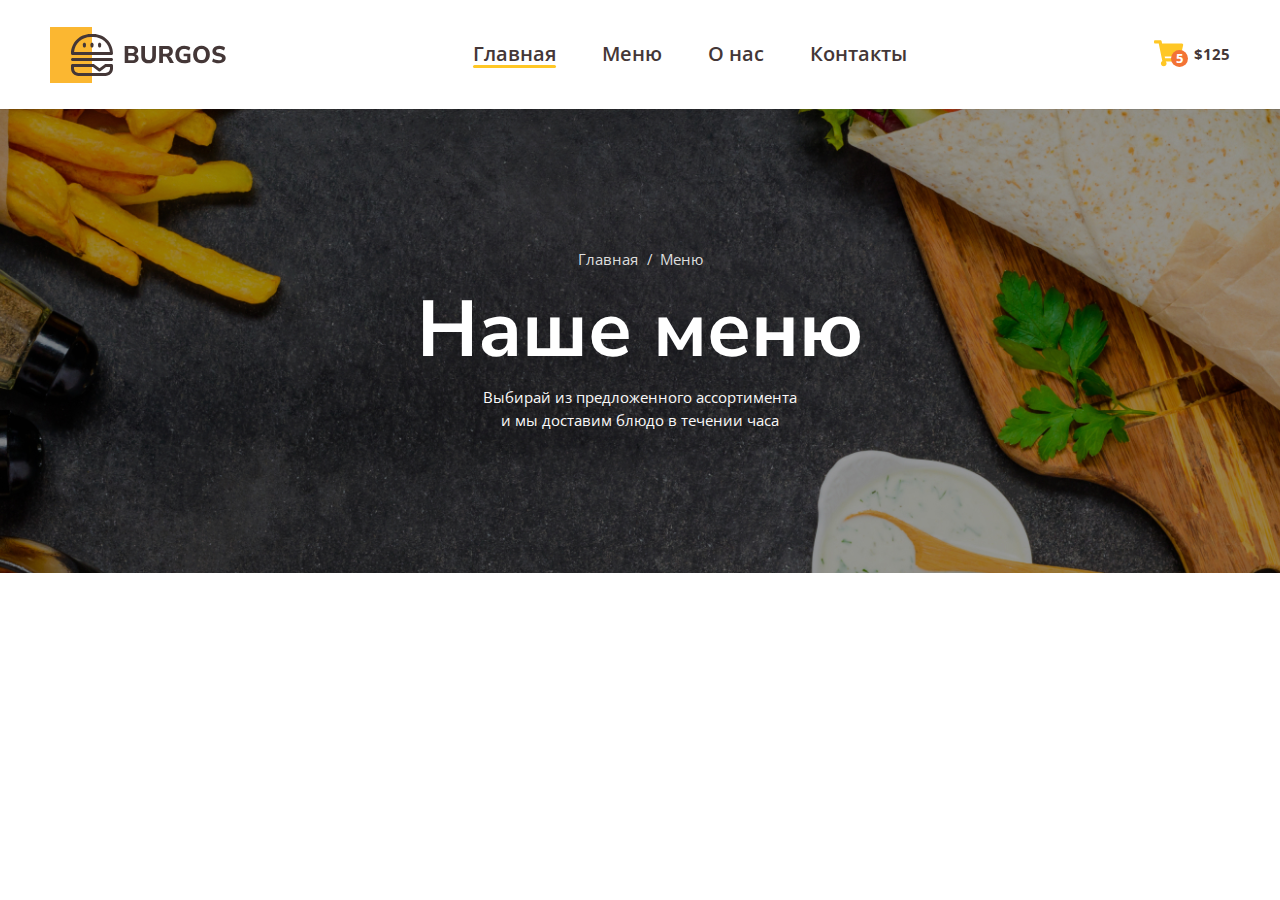
==== index.html @ 1ea9f193 "add styles" ====
<!DOCTYPE html>
<html lang="ru">
<head>
    <meta charset="UTF-8">
    <meta http-equiv="X-UA-Compatible" content="IE=edge">
    <meta name="viewport" content="width=device-width, initial-scale=1.0">
    <title>Burger</title>
    <link rel="preconnect" href="https://fonts.googleapis.com">
    <link rel="preconnect" href="https://fonts.gstatic.com" crossorigin>
    <link href="https://fonts.googleapis.com/css2?family=Nunito+Sans:wght@600;700;800;900&family=Open+Sans:wght@400;600;700&display=swap" rel="stylesheet">
    <link rel="stylesheet" href="styles/normalize.css">
    <link rel="stylesheet" href="styles/main.css">
</head>
<body>
    <header>
        <div class="container">
        <div class="header">
            <a href="#" class="header-logo"></a>
            <nav>
                <ul class="header-nav">
                    <li><a href="#" class="active">Главная</a></li>
                    <li><a href="#">Меню</a></li>
                    <li><a href="#">О нас</a></li>
                    <li><a href="#">Контакты</a></li>
                </ul>
            </nav>
            <button type="button" class="button">
                <span class="button-item">
                    <img src="images/cart.svg" alt="Корзина">
                    <span class="count">5</span>
                </span>
                <span class="button-text">$125</span>
            </button>
        </div>
        </div>
    </header>
    <div class="bg">
        <div class="container">
            <ul class="breadcrumbs">
                <li><a href="#">Главная</a></li>
                <li><a href="#">Меню</a></li>
            </ul>
            <h1 class="title">Наше меню</h1>
            <p class="discription">Выбирай из предложенного ассортимента и мы доставим блюдо в течении часа</p>
        </div>
    </div>
</body>
</html>
---- styles/main.css ----
body {
    font-family: 'Nunito Sans', sans-serif;
    
}
.container {
    max-width: 1180px;
    margin: 0 auto;
    padding-left: 15px;
    padding-right: 15px;
}
.header {
    font-family: 'Open Sans', sans-serif;
    display: flex;
    align-items: center;
    justify-content: space-between;
    padding-top: 26px;
    padding-bottom: 25px;
}
.header-logo {
    display: block;
    background-image: url(../images/logo.svg);
    width: 176px;
    height: 56px;
    background-repeat: no-repeat;
    background-size: cover;
}
.header-nav {
    display: flex;
    list-style-type: none;
    padding-left: 0;
    gap: 46px;
}
.header-nav a {
    font-weight: 600;
    font-size: 20px;
    color: #443737;
    text-decoration: none;
}
.header-nav a::after {
    content: '';
    width: 100%;
    height: 3px;
    border-radius: 1.5px;
    background: transparent;
    display: block;
}
.header-nav a.active::after {
    background: #FFC725;
}
.button {
    display: flex;
    align-items: center;
    background-color: transparent;
    border: none;
    padding: 0;
    gap: 10px;
}
.button-item {
    position: relative;
}
.count {
    font-weight: 700;
    font-size: 13px;
    color: #FFFFFF;
    background: #F37335;
    width: 17px;
    height: 17px;
    border-radius: 100%;
    position: absolute;
    text-align: center;
    line-height: 1.3;
    bottom: 3px;
    right: -4px;
}
.button-text {
    font-weight: 700;
    font-size: 15px;
    color: #443737;
}
.bg {
    text-align: center;
    color: #FFFFFF;
    background-image: url(../images/bg.jpg);
    background-size: cover;
    background-position: center center;
    padding: 142px 0;
}
.breadcrumbs {
    padding-left: 0;
    margin-top: 0;
    list-style-type: none;
    display: flex;
    justify-content: center;
    gap: 16px;
}   
.breadcrumbs a {
    color: #DEDEDE;
    font-size: 15px;
    font-family: 'Open Sans', sans-serif;
    text-decoration: none;
}
.breadcrumbs a::before {
    content: '/';
    position: relative;
    left: -7px;
}
.breadcrumbs li:first-child a::before {
    display: none;
}
.title {
    font-weight: 700;
    font-size: 79px;
    margin-top: 10px;
    margin-bottom: 10px;
}
.discription {
    font-family: 'Open Sans';
    font-size: 15px;
    line-height: 1.5;
    color: #FAF9F9;
    max-width: 320px;
    margin: 0 auto;
}
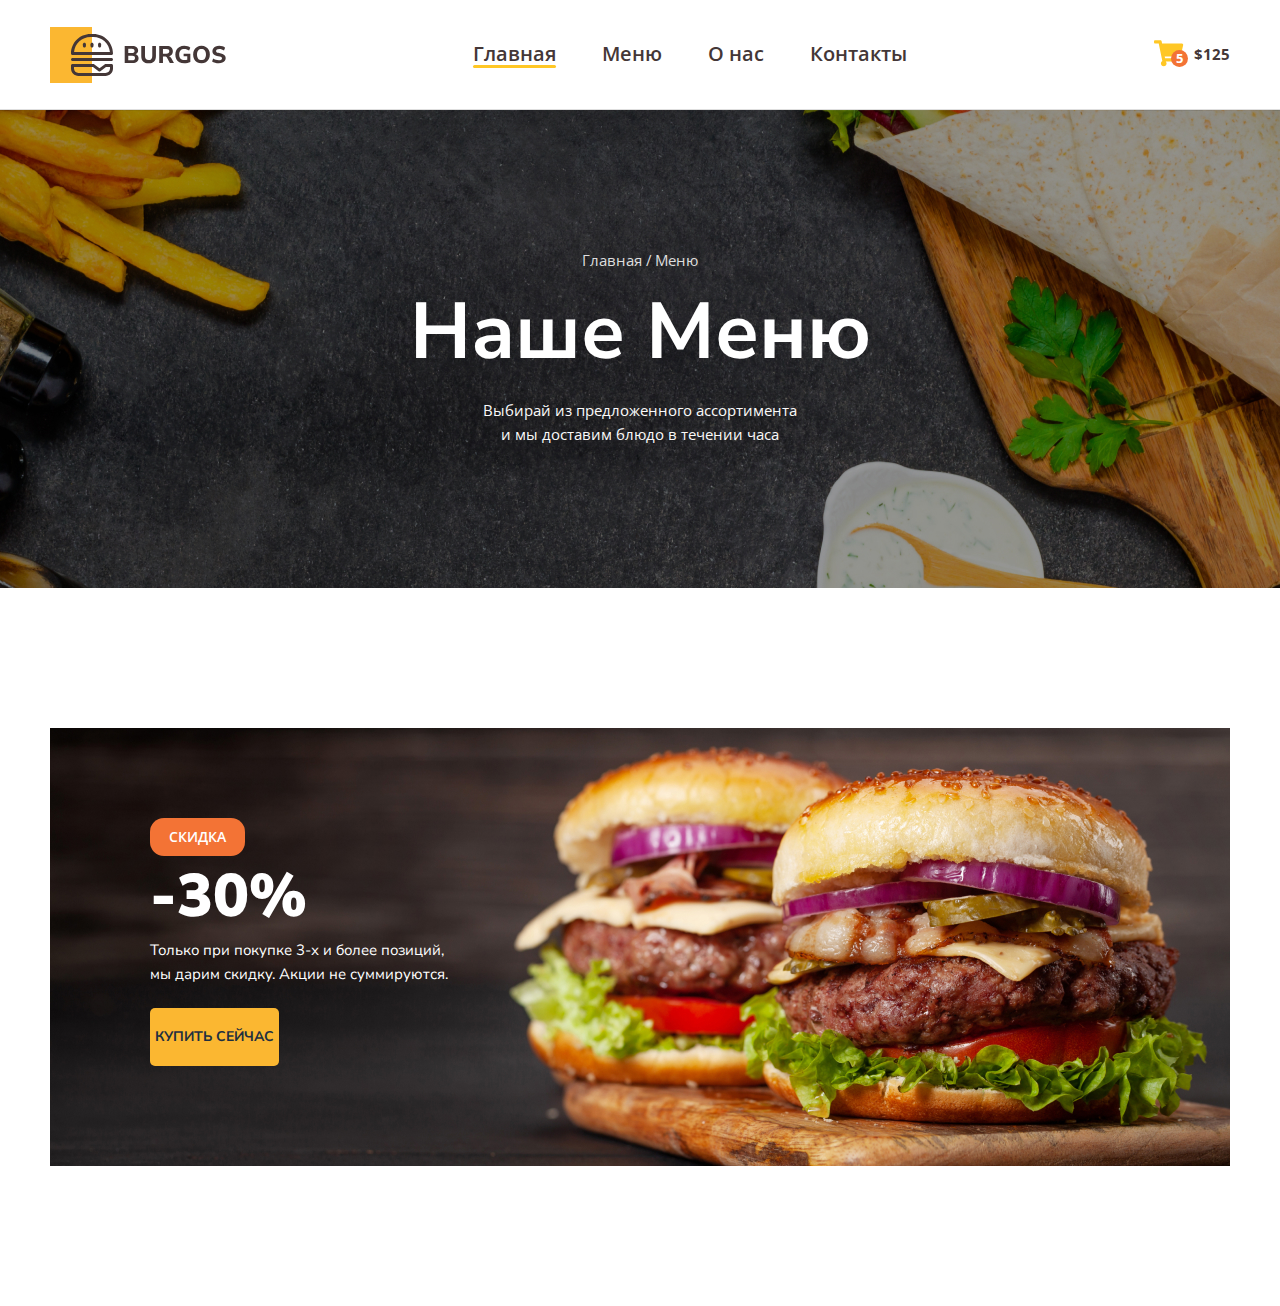
==== commit f1aba808: "add my banner" ====
--- a/index.html
+++ b/index.html
@@ -40,9 +40,24 @@
                 <li><a href="#">Главная</a></li>
                 <li><a href="#">Меню</a></li>
             </ul>
-            <h1 class="title">Наше меню</h1>
+            <h1 class="title">Наше Меню</h1>
             <p class="discription">Выбирай из предложенного ассортимента и мы доставим блюдо в течении часа</p>
         </div>
     </div>
+    <main>
+        <div class="banner">
+            <div class="container">
+                <div class="banner-box">
+                    <h2 class="banner-title">
+                        <span>скидка</span>
+                        -30%
+                    </h2>
+                    <p class="banner-text">Только при покупке 3-х и более позиций,<br />
+                        мы дарим скидку. Акции не суммируются.</p>
+                        <a class="banner-link">купить сейчас</a>
+                </div>
+            </div>
+        </div>
+    </main>
 </body>
 </html>--- a/styles/main.css
+++ b/styles/main.css
@@ -7,6 +7,9 @@
     margin: 0 auto;
     padding-left: 15px;
     padding-right: 15px;
+}
+header {
+    border-bottom: 1px solid #DEDEDE;
 }
 .header {
     font-family: 'Open Sans', sans-serif;
@@ -36,6 +39,9 @@
     color: #443737;
     text-decoration: none;
 }
+.header-nav a:hover {
+    color: #FFC725;
+}
 .header-nav a::after {
     content: '';
     width: 100%;
@@ -54,6 +60,7 @@
     border: none;
     padding: 0;
     gap: 10px;
+    cursor: pointer;
 }
 .button-item {
     position: relative;
@@ -84,6 +91,7 @@
     background-size: cover;
     background-position: center center;
     padding: 142px 0;
+    margin-bottom: 140px;
 }
 .breadcrumbs {
     padding-left: 0;
@@ -91,7 +99,7 @@
     list-style-type: none;
     display: flex;
     justify-content: center;
-    gap: 16px;
+    gap: 7px;
 }   
 .breadcrumbs a {
     color: #DEDEDE;
@@ -99,10 +107,17 @@
     font-family: 'Open Sans', sans-serif;
     text-decoration: none;
 }
+.breadcrumbs a:hover {
+    color: #FFC725;
+}
 .breadcrumbs a::before {
     content: '/';
     position: relative;
-    left: -7px;
+    left: -3px;
+    pointer-events: none;
+}
+.breadcrumbs a:hover::before {
+    color: #DEDEDE;
 }
 .breadcrumbs li:first-child a::before {
     display: none;
@@ -110,14 +125,70 @@
 .title {
     font-weight: 700;
     font-size: 79px;
-    margin-top: 10px;
-    margin-bottom: 10px;
+    margin-top: 17px;
+    margin-bottom: 20px;
 }
 .discription {
     font-family: 'Open Sans';
     font-size: 15px;
-    line-height: 1.5;
+    line-height: 1.6;
     color: #FAF9F9;
     max-width: 320px;
     margin: 0 auto;
+}
+.banner {
+    margin-bottom: 140px;
+}
+.banner-box {
+    position: relative;
+    background-image: url(../images/banner.jpg);
+    background-position: center center;
+    background-size: contain;
+    height: 438px;
+    color: #FFFFFF;
+}
+.banner-title {
+    position: absolute;
+    margin-top: 130px;
+    margin-left: 100px;
+    font-weight: 900;
+    font-size: 60px;
+    line-height: 76px;
+}
+.banner-title span {
+    position: absolute;
+    background-color: #F37335;
+    margin-top: -40px;
+    width: 95px;
+    height: 28px;
+    text-align: center;
+    border-radius: 14px;
+    text-transform: uppercase;
+    font-family: 'Open Sans';
+    font-weight: 600;
+    font-size: 14px;
+    line-height: 18px;
+    padding-top: 10px;
+}
+.banner-text {
+    position: absolute;
+    margin-top: 210px;
+    margin-left: 100px;
+    font-weight: 400;
+    font-size: 15px;
+    line-height: 24px;
+}
+.banner-link {
+    position: absolute;
+    margin-top: 280px;
+    margin-left: 100px;
+    font-weight: 700;
+    font-size: 14px;
+    line-height: 18px;
+    text-align: center;
+    text-transform: uppercase;
+    color: #1E2F40;
+    background: #FBB731;
+    border-radius: 5px;
+    padding: 20px 5px;
 }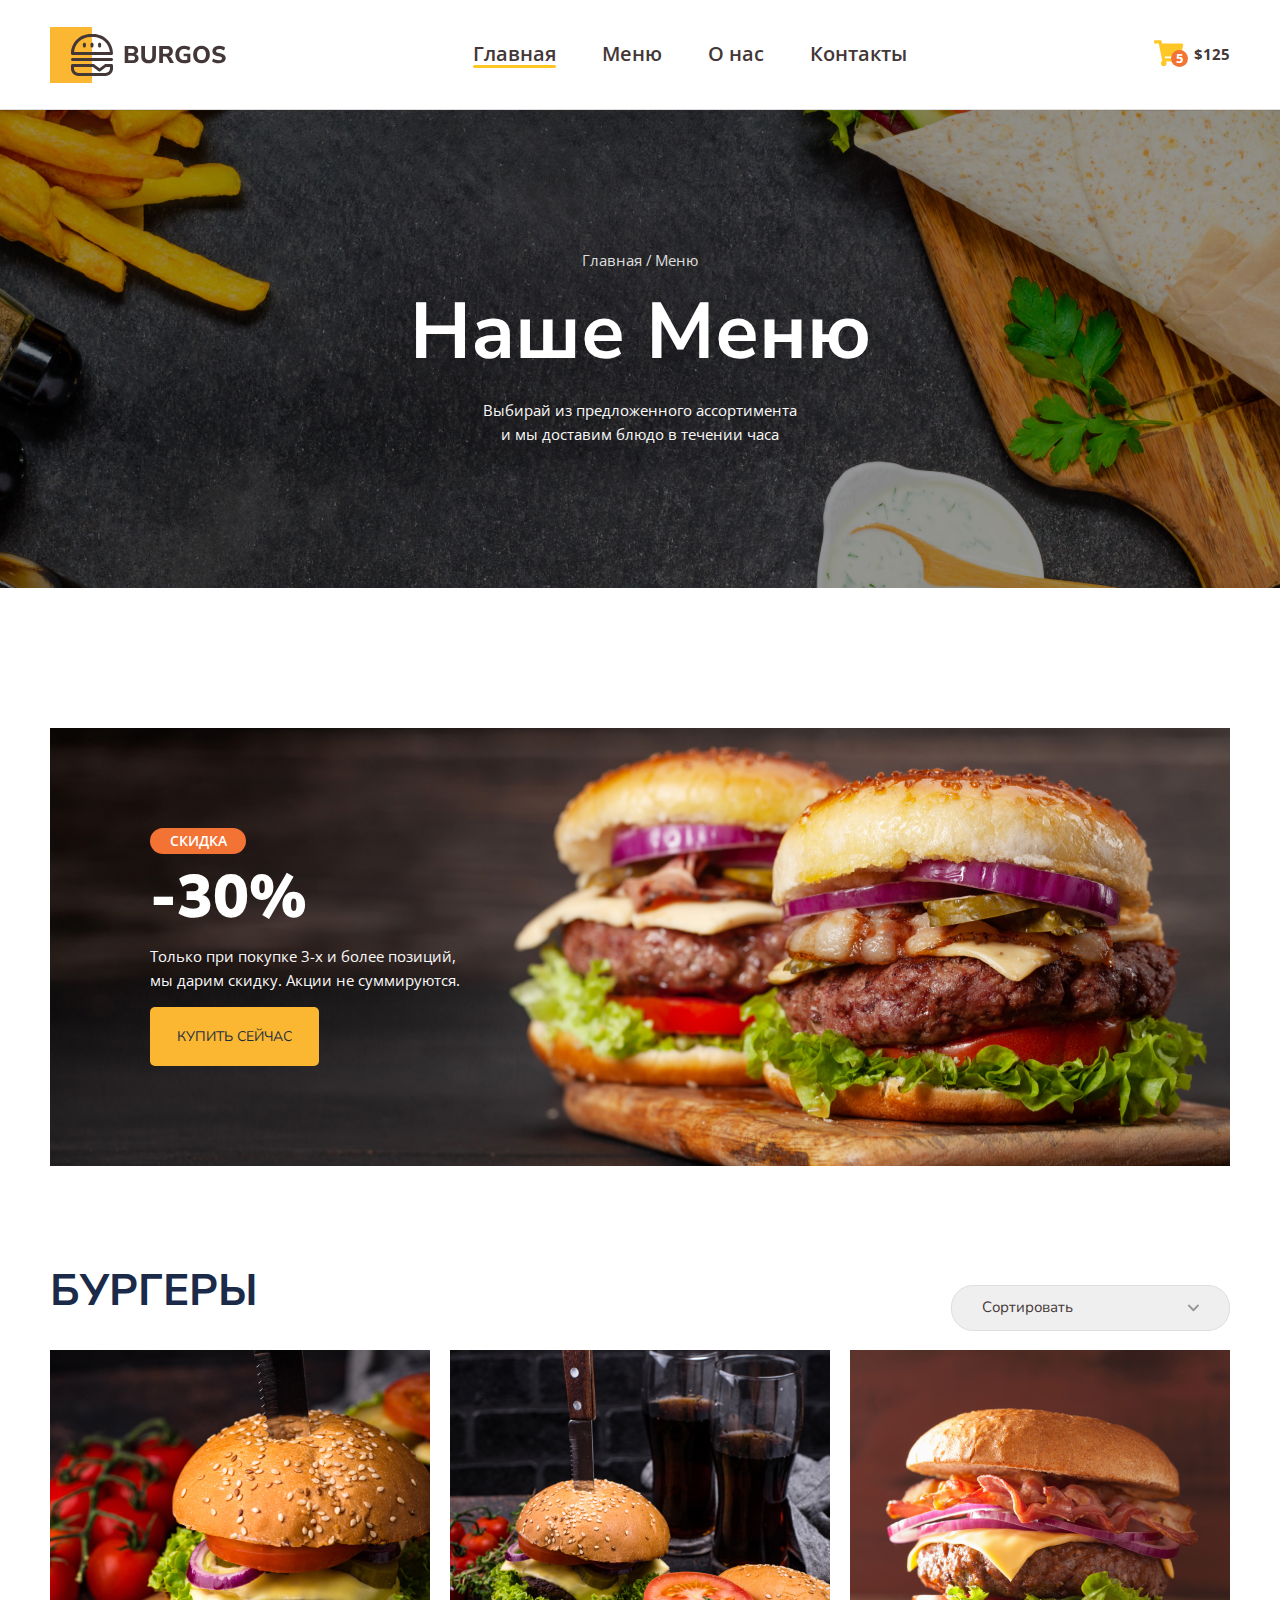
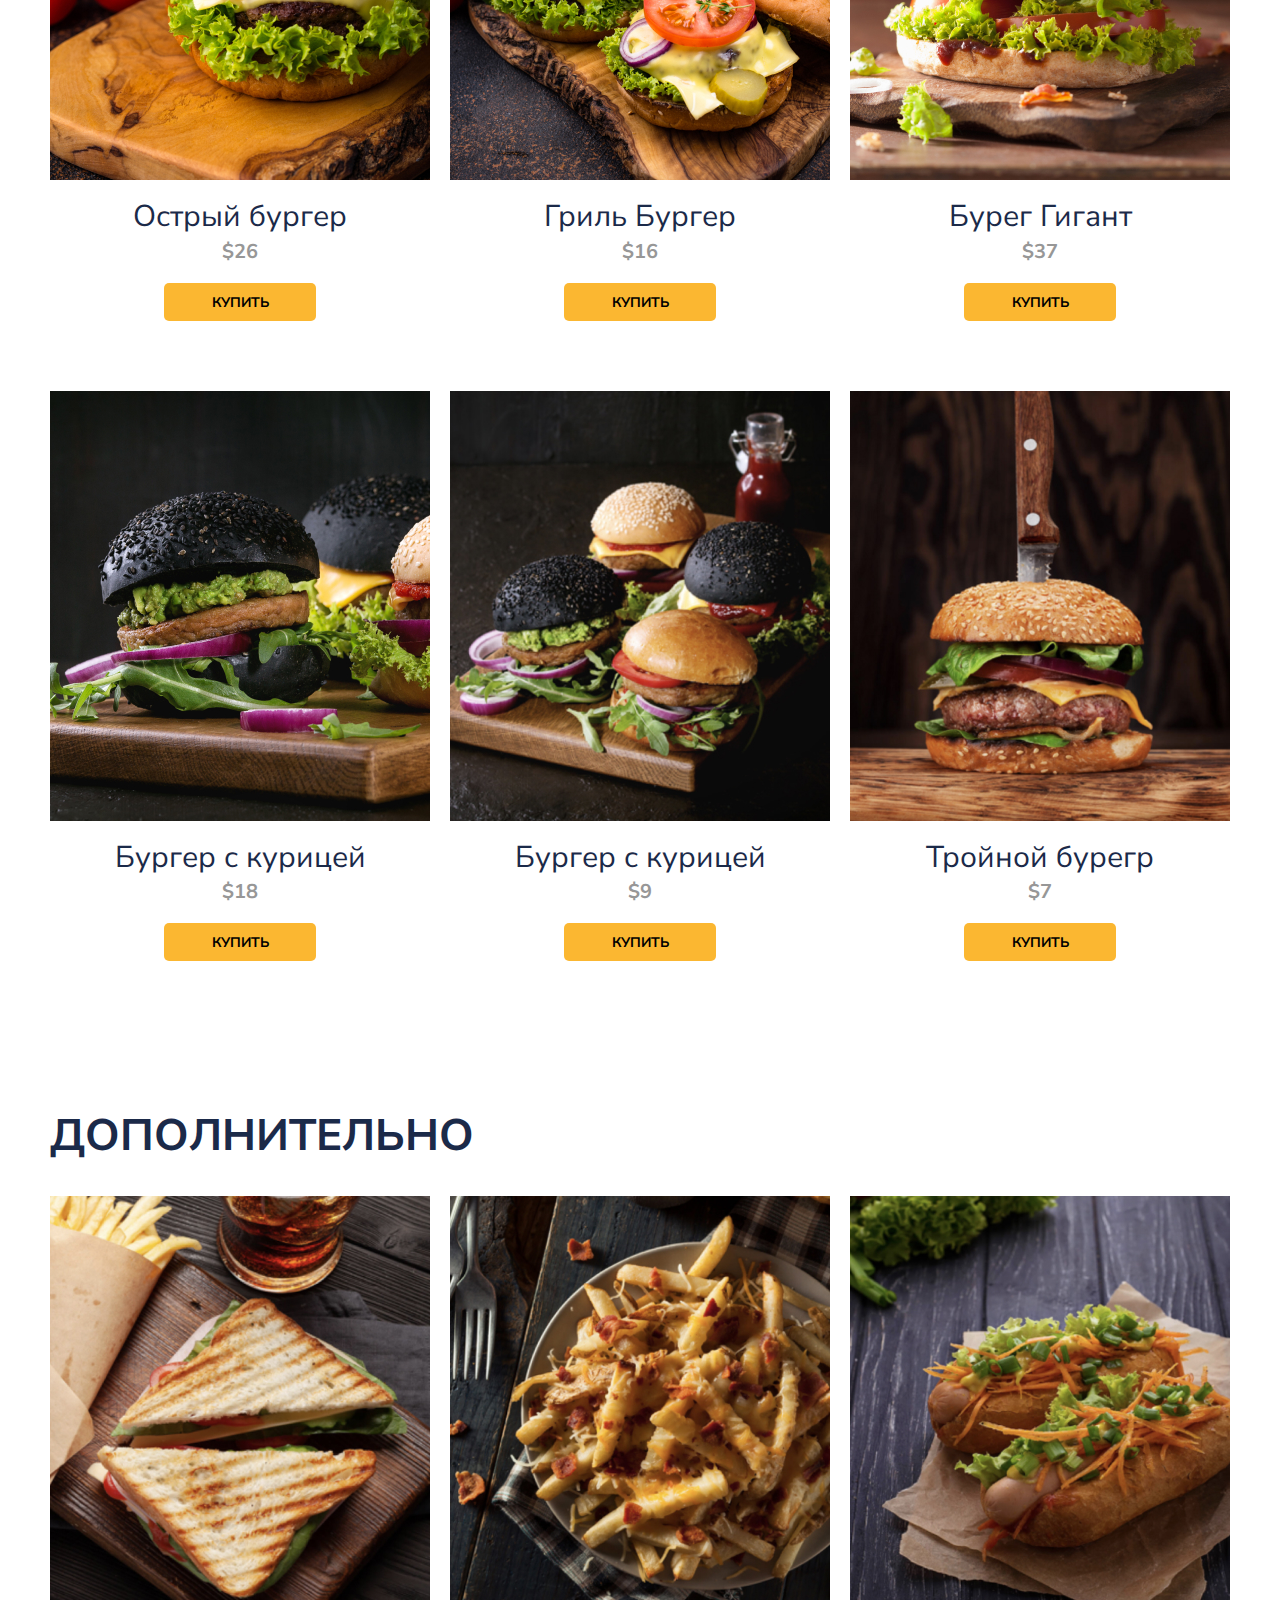
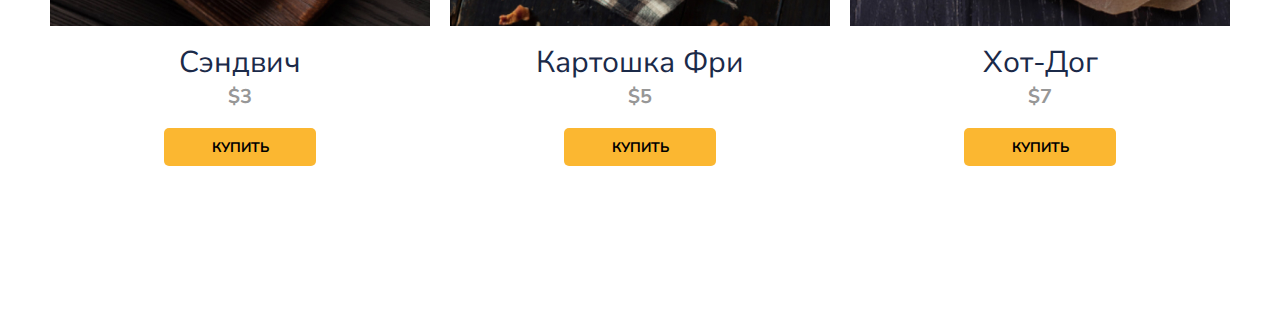
==== commit 58c80710: "add menu and dop" ====
--- a/index.html
+++ b/index.html
@@ -58,6 +58,167 @@
                 </div>
             </div>
         </div>
+        <section class="menu">
+            <div class="container">
+            <div class="menu-header">
+                <h2 class="menu-title">
+                    Бургеры
+                </h2>
+                <select class="menu-select">
+                    <option value="">Сортировать</option>
+                    <option value="up">По возрастанию</option>
+                    <option value="down">По убыванию</option>
+                </select>
+            </div>
+            <div class="menu-grid">
+                <div class="menu-grid-item">
+                    <div class="menu-grid-cover">
+                        <img src="../images/menu/01.jpg" alt="Острый Бургер">
+                    </div>
+                    <p class="menu-grid-title">
+                        Острый бургер
+                    </p>
+                    <p class="menu-grid-price">
+                        $26
+                    </p>
+                    <button type="button" class="btn">
+                        <span class="menu-grid-icon"></span>
+                        <span class="menu-grid-text">купить</span>
+                    </button>
+                </div>
+                <div class="menu-grid-item">
+                    <div class="menu-grid-cover">
+                        <img src="../images/menu/02.jpg" alt="Гриль Бургер">
+                    </div>
+                    <p class="menu-grid-title">
+                        Гриль Бургер
+                    </p>
+                    <p class="menu-grid-price">
+                        $16
+                    </p>
+                    <button type="button" class="btn">
+                        <span class="menu-grid-icon"></span>
+                        <span class="menu-grid-text">купить</span>
+                    </button>
+                </div>
+                <div class="menu-grid-item">
+                    <div class="menu-grid-cover">
+                        <img src="../images/menu/03.jpg" alt="Бурег Гигант">
+                    </div>
+                    <p class="menu-grid-title">
+                        Бурег Гигант
+                    </p>
+                    <p class="menu-grid-price">
+                        $37
+                    </p>
+                    <button type="button" class="btn">
+                        <span class="menu-grid-icon"></span>
+                        <span class="menu-grid-text">купить</span>
+                    </button>
+                </div>
+                <div class="menu-grid-item">
+                    <div class="menu-grid-cover">
+                        <img src="../images/menu/04.jpg" alt="Бургер с курицей">
+                    </div>
+                    <p class="menu-grid-title">
+                        Бургер с курицей
+                    </p>
+                    <p class="menu-grid-price">
+                        $18
+                    </p>
+                    <button type="button" class="btn">
+                        <span class="menu-grid-icon"></span>
+                        <span class="menu-grid-text">купить</span>
+                    </button>
+                </div>
+                <div class="menu-grid-item">
+                    <div class="menu-grid-cover">
+                        <img src="../images/menu/05.jpg" alt="Бургер с курицей">
+                    </div>
+                    <p class="menu-grid-title">
+                        Бургер с курицей
+                    </p>
+                    <p class="menu-grid-price">
+                        $9
+                    </p>
+                    <button type="button" class="btn">
+                        <span class="menu-grid-icon"></span>
+                        <span class="menu-grid-text">купить</span>
+                    </button>
+                </div>
+                <div class="menu-grid-item">
+                    <div class="menu-grid-cover">
+                        <img src="../images/menu/06.jpg" alt="Тройной бурегр">
+                    </div>
+                    <p class="menu-grid-title">
+                        Тройной бурегр
+                    </p>
+                    <p class="menu-grid-price">
+                        $7
+                    </p>
+                    <button type="button" class="btn">
+                        <span class="menu-grid-icon"></span>
+                        <span class="menu-grid-text">купить</span>
+                    </button>
+                </div>
+            </div>
+           </div>
+
+           <div class="container">
+            <div class="menu-header">
+                <h2 class="menu-title">
+                    Дополнительно
+                </h2>
+            </div>
+            <div class="menu-grid">
+                <div class="menu-grid-item">
+                    <div class="menu-grid-cover">
+                        <img src="../images/products/01.jpg" alt="Сэндвич">
+                    </div>
+                    <p class="menu-grid-title">
+                        Сэндвич
+                    </p>
+                    <p class="menu-grid-price">
+                        $3
+                    </p>
+                    <button type="button" class="btn">
+                        <span class="menu-grid-icon"></span>
+                        <span class="menu-grid-text">купить</span>
+                    </button>
+                </div>
+                <div class="menu-grid-item">
+                    <div class="menu-grid-cover">
+                        <img src="../images/products/02.jpg" alt="Картошка Фри">
+                    </div>
+                    <p class="menu-grid-title">
+                        Картошка Фри
+                    </p>
+                    <p class="menu-grid-price">
+                        $5
+                    </p>
+                    <button type="button" class="btn">
+                        <span class="menu-grid-icon"></span>
+                        <span class="menu-grid-text">купить</span>
+                    </button>
+                </div>
+                <div class="menu-grid-item">
+                    <div class="menu-grid-cover">
+                        <img src="../images/products/03.jpg" alt="Хот-Дог">
+                    </div>
+                    <p class="menu-grid-title">
+                        Хот-Дог
+                    </p>
+                    <p class="menu-grid-price">
+                        $7
+                    </p>
+                    <button type="button" class="btn">
+                        <span class="menu-grid-icon"></span>
+                        <span class="menu-grid-text">купить</span>
+                    </button>
+                </div>
+            </div>
+           </div>
+        </section>
     </main>
 </body>
 </html>--- a/styles/main.css
+++ b/styles/main.css
@@ -136,6 +136,10 @@
     max-width: 320px;
     margin: 0 auto;
 }
+/*
+
+Активный код взят у Анны из последующего урока (он идет ниже); тот, который закомментирован - чисто мой для Д/З
+
 .banner {
     margin-bottom: 140px;
 }
@@ -143,7 +147,7 @@
     position: relative;
     background-image: url(../images/banner.jpg);
     background-position: center center;
-    background-size: contain;
+    background-size: cover;
     height: 438px;
     color: #FFFFFF;
 }
@@ -191,4 +195,136 @@
     background: #FBB731;
     border-radius: 5px;
     padding: 20px 5px;
+}
+*/
+.banner-box {
+    background-image: url(../images/banner.jpg);
+    background-position: center center;
+    background-size: cover;
+    background-repeat: no-repeat;
+    padding: 100px 100px 120px;
+    margin-bottom: 100px;
+}
+.banner-title {
+    font-size: 60px;
+    font-weight: 900;
+    color: white;
+    margin-top: 0;
+    margin-bottom: 12px;
+}
+.banner-title span {
+    font-size: 14px;
+    font-family: 'Open Sans';
+    font-weight: 600;
+    text-transform: uppercase;
+    background-color: #F37335;
+    border-radius: 14px;
+    padding: 5px 0;
+    display: block;
+    max-width: 96px;
+    text-align: center;
+    margin-bottom: 9px;
+}
+.banner-text {
+    color: #FAF9F9;
+    font-size: 15px;
+    line-height: 1.6;
+    font-family: 'Open Sans', sans-serif;
+    max-width: 353px;
+    margin-top: 0;
+    margin-bottom: 35px;
+}
+.banner-link {
+    font-size: 14px;
+    padding: 20px 27px;
+    text-transform: uppercase;
+    text-decoration: none;
+    color: #1E2F40;
+    background: #FBB731;
+    border-radius: 5px;
+}
+.menu-header {
+    display: flex;
+    align-items: center;
+    justify-content: space-between;
+}
+.menu-title {
+    font-size: 44px;
+    font-weight: 700;
+    text-transform: uppercase;
+    color: #1B2A49;
+    margin: 0;
+    margin-bottom: 34px;
+}
+.menu-select {
+    border: 1px solid #DEDEDE;
+    border-radius: 22px;
+    padding: 13px 30px;
+    color: #443737;
+    font-size: 15px;
+    appearance: none;
+    flex-basis: 279px;
+    background-image: url(../images/arrow.svg);
+    background-size: 12.79px 7.75px;
+    background-repeat: no-repeat;
+    background-position: 89% center;
+}
+.menu-grid {
+    display: grid;
+    grid-template-columns: repeat(3,1fr);
+    gap: 20px;
+    margin-bottom: 100px;
+}
+.menu-grid-cover {
+    width: 100%;
+    height: 430px;
+    position: relative;
+    overflow: hidden;
+    margin-bottom: 20px;
+}
+.menu-grid-cover img {
+    position: absolute;
+    left: 50%;
+    top: 50%;
+    transform: translate(-50%, -50%);
+    object-fit: cover;
+    width: 100%;
+    height: 430px;
+}
+.menu-grid-title {
+    font-size: 30px;
+    text-align: center;
+    color: #1B2A49;
+    margin: 0;
+    margin-bottom: 5px;
+}
+.menu-grid-price {
+    font-size: 20px;
+    font-weight: 700;
+    text-align: center;
+    color: #979797;
+    margin: 0;
+    margin-bottom: 20px;
+}
+.btn {
+    display: block;
+    margin: 0 auto;
+    background: #FBB731;
+    border-radius: 5px;
+    border: 0;
+    width: 152px;
+    height: 38px;
+    margin-bottom: 50px;
+    cursor: pointer;
+}
+
+/* изображение корзины у меня в Д/З не вывелось */
+
+.menu-grid-icon {
+    background-image: url(../images/cart-menu.svg);   
+}
+.menu-grid-text {
+    text-transform: uppercase;
+    font-size: 14px;
+    font-weight: 700;
 }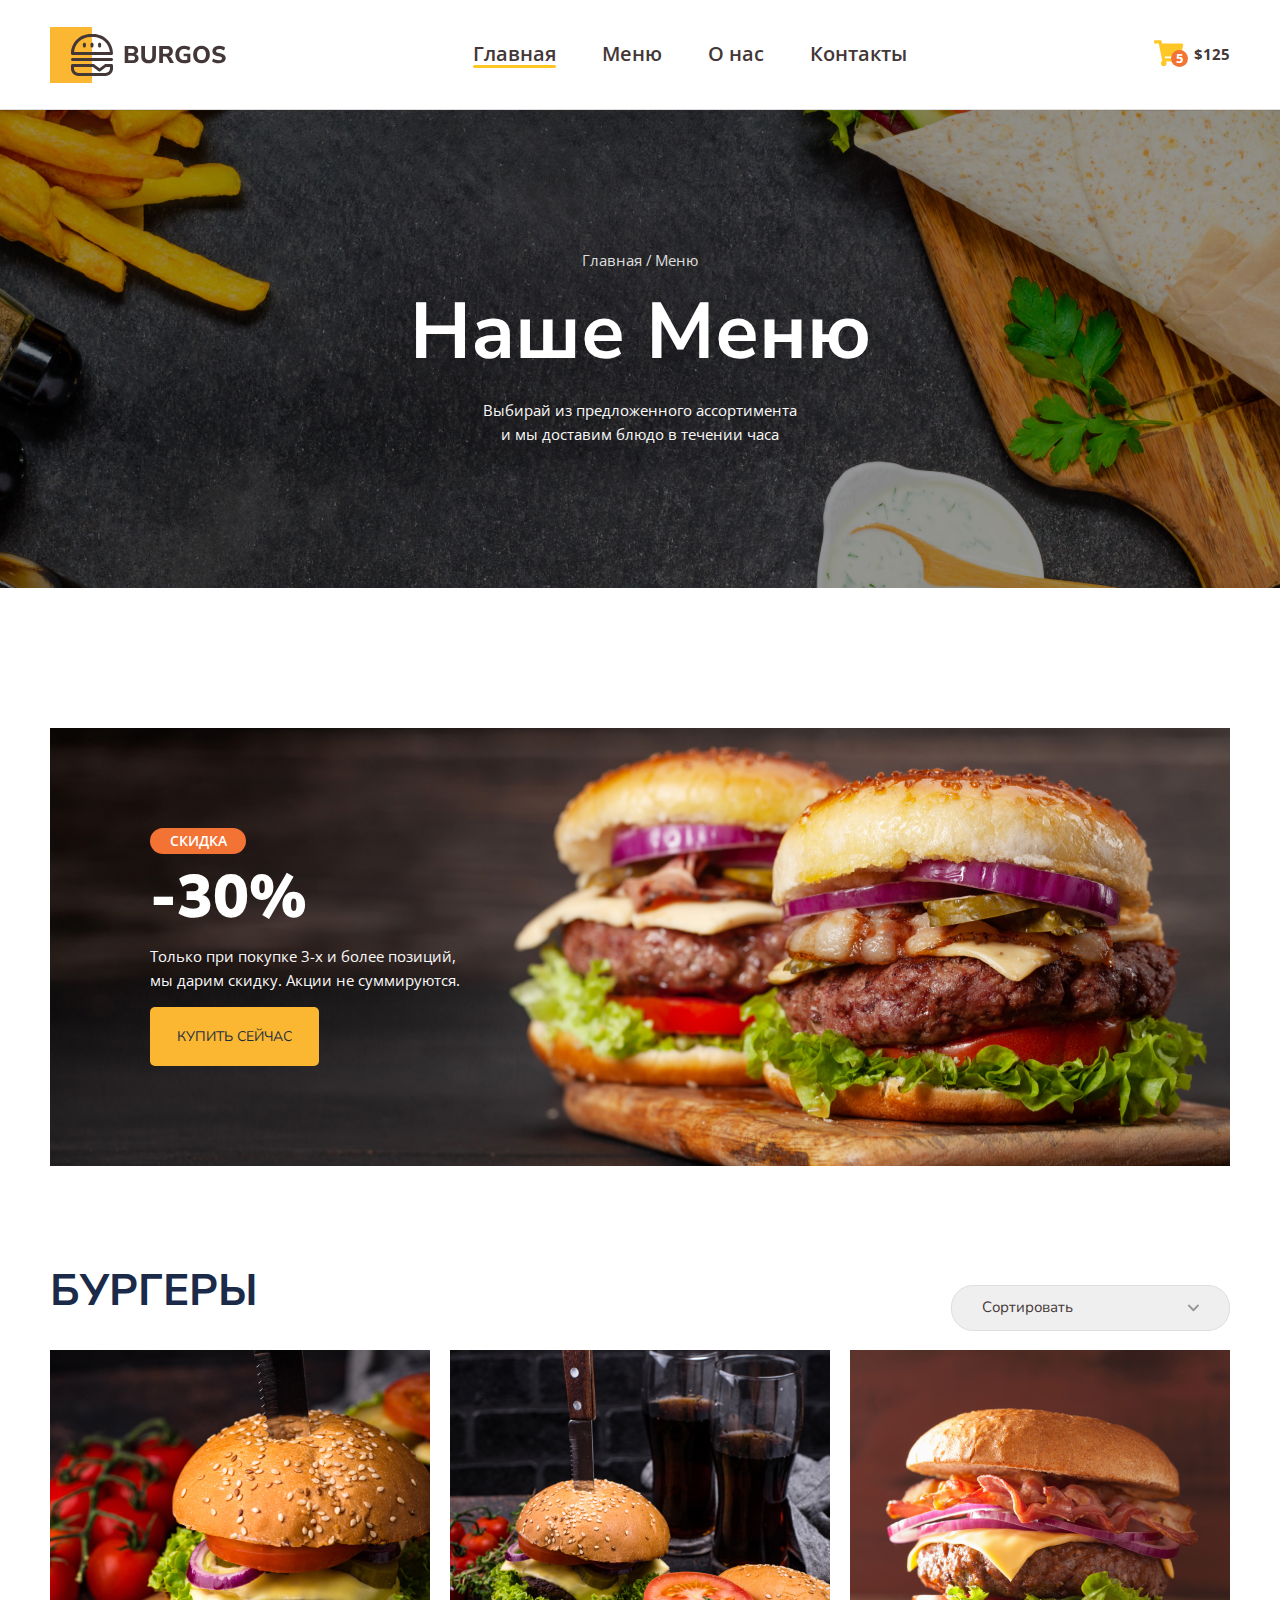
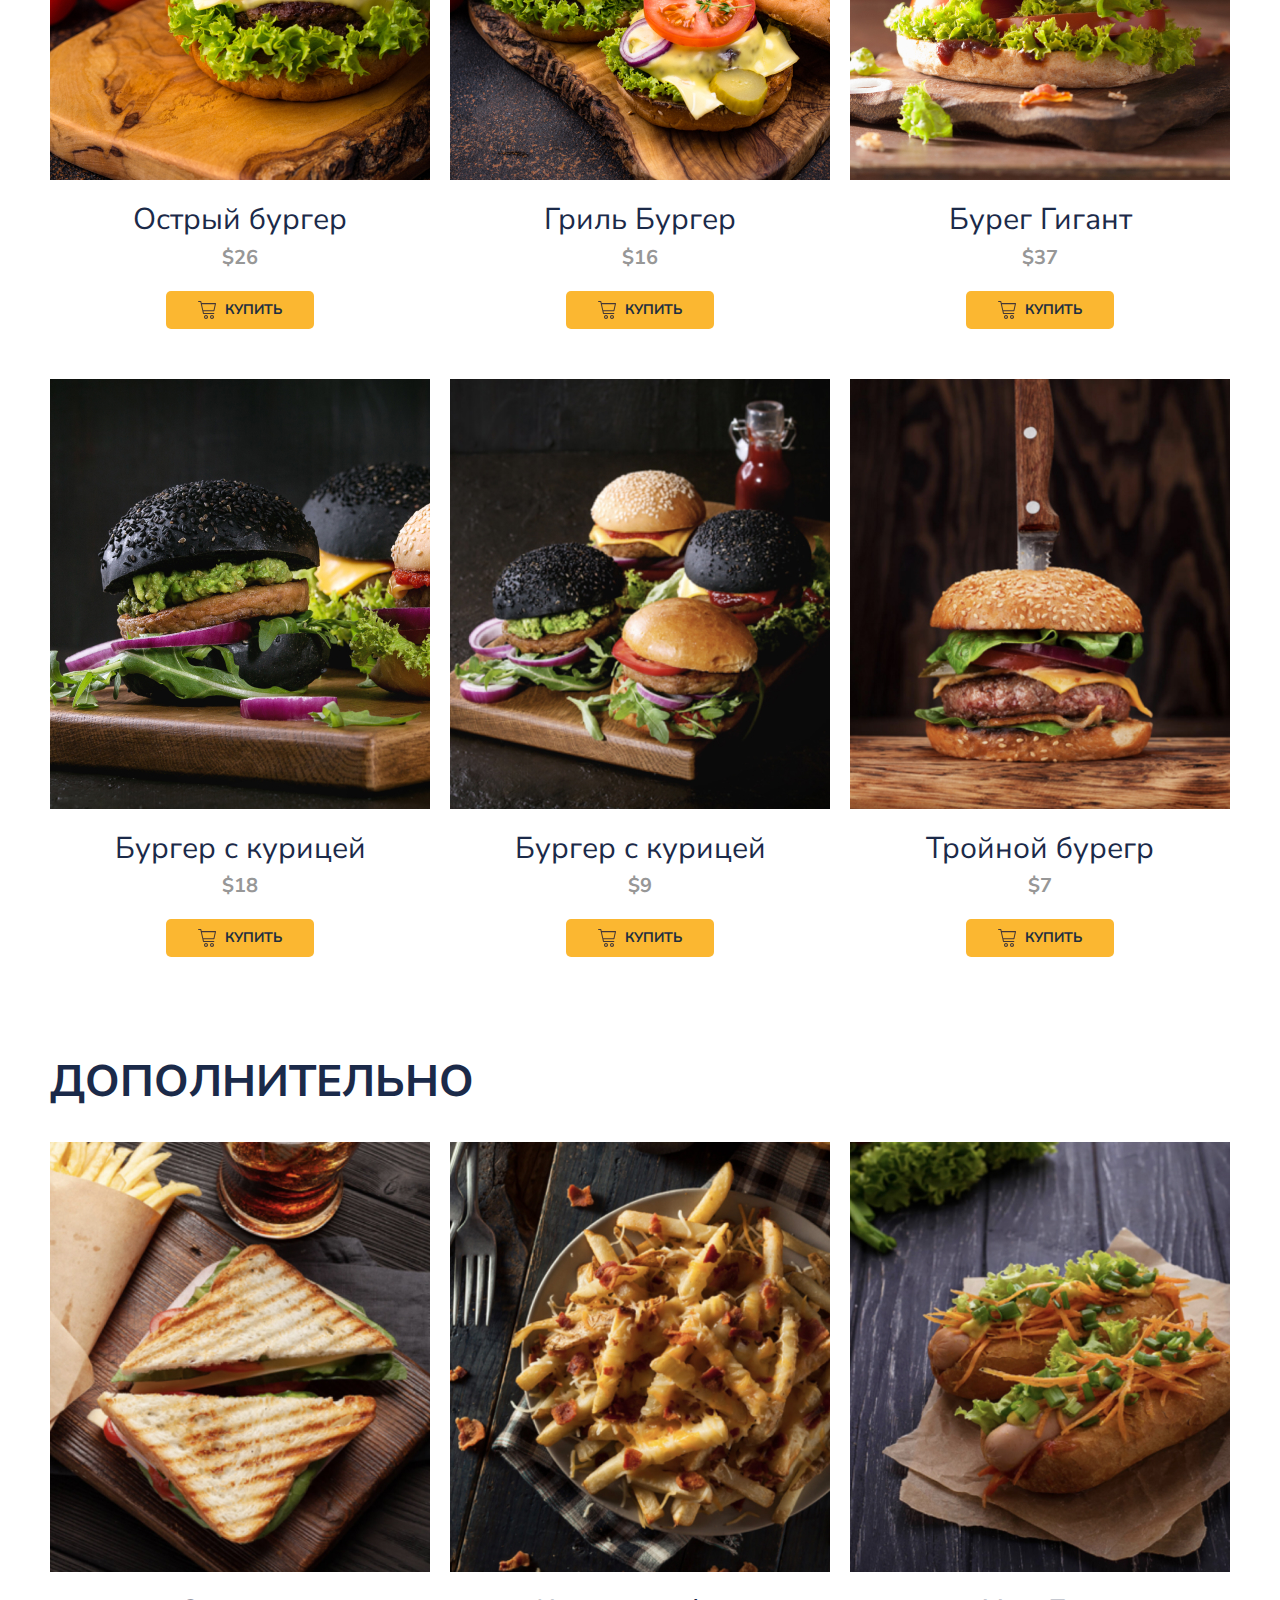
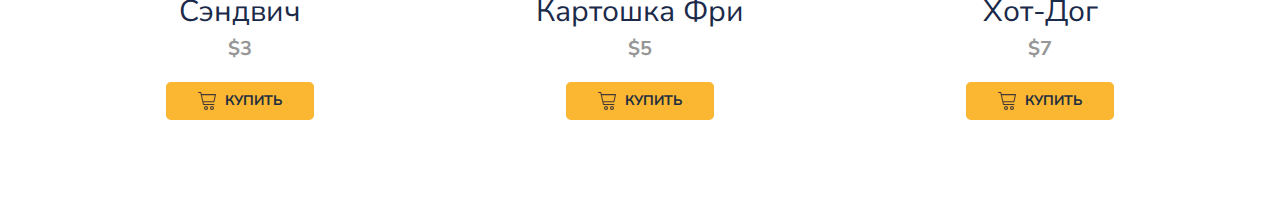
==== commit 9c57f9da: "fixed menu and dops" ====
--- a/index.html
+++ b/index.html
@@ -162,9 +162,7 @@
                     </button>
                 </div>
             </div>
-           </div>
 
-           <div class="container">
             <div class="menu-header">
                 <h2 class="menu-title">
                     Дополнительно
--- a/styles/main.css
+++ b/styles/main.css
@@ -269,6 +269,10 @@
     background-repeat: no-repeat;
     background-position: 89% center;
 }
+
+/*
+Активный код взят у Анны из последующего урока (он идет ниже); тот, который закомментирован - чисто мой для Д/З
+
 .menu-grid {
     display: grid;
     grid-template-columns: repeat(3,1fr);
@@ -318,7 +322,7 @@
     cursor: pointer;
 }
 
-/* изображение корзины у меня в Д/З не вывелось */
+###############изображение корзины у меня в Д/З не вывелось###############
 
 .menu-grid-icon {
     background-image: url(../images/cart-menu.svg);   
@@ -327,4 +331,65 @@
     text-transform: uppercase;
     font-size: 14px;
     font-weight: 700;
+}
+*/
+.menu-grid {
+    display: grid;
+    grid-template-columns: repeat(3,1fr);
+    gap: 50px 20px;
+    text-align: center;
+    margin-bottom: 100px;
+}
+.menu-grid-cover {
+    width: 100%;
+    height: 430px;
+    position: relative;
+    overflow: hidden;
+    margin-bottom: 23px;
+}
+.menu-grid-cover img {
+    position: absolute;
+    left: 50%;
+    top: 50%;
+    transform: translate(-50%, -50%);
+    object-fit: cover;
+    width: 100%;
+    height: 430px;
+}
+.menu-grid-title {
+    font-size: 30px;
+    text-align: center;
+    color: #1B2A49;
+    margin: 0;
+}
+.menu-grid-price {
+    font-size: 20px;
+    font-weight: 700;
+    color: #979797;
+    margin-top: 8px;
+    margin-bottom: 22px;
+}
+.btn {
+    display: flex;
+    align-items: center;
+    margin: 0 auto;
+    background-color: #FBB731;
+    padding: 10px 32px;
+    border-radius: 5px;
+    border: none;
+    gap: 9px;
+}
+.menu-grid-icon {
+    background-image: url(../images/cart-menu.svg);
+    background-size: 18px 18px;
+    background-repeat: no-repeat;
+    display: block;
+    width: 18px;
+    height: 18px;
+}
+.menu-grid-text {
+    text-transform: uppercase;
+    font-size: 14px;
+    font-weight: 700;
+    color: #1E2F40;
 }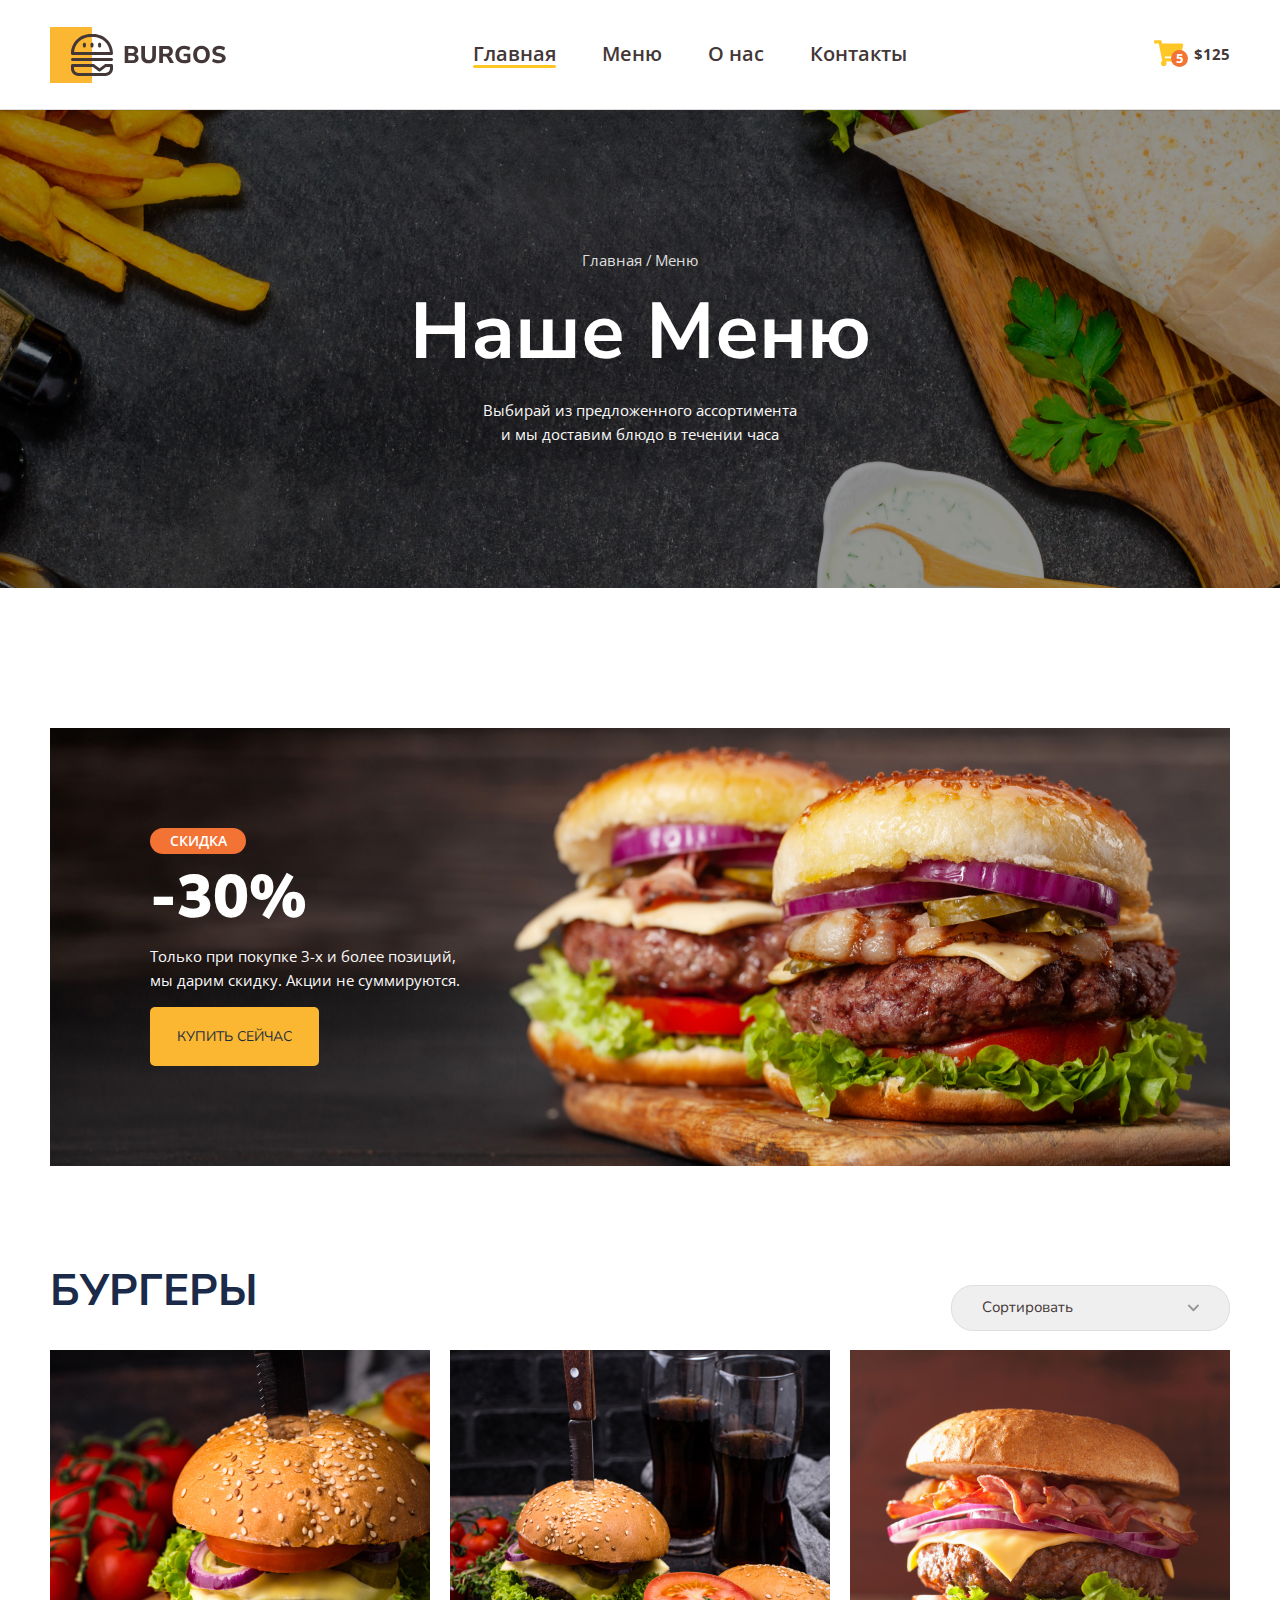
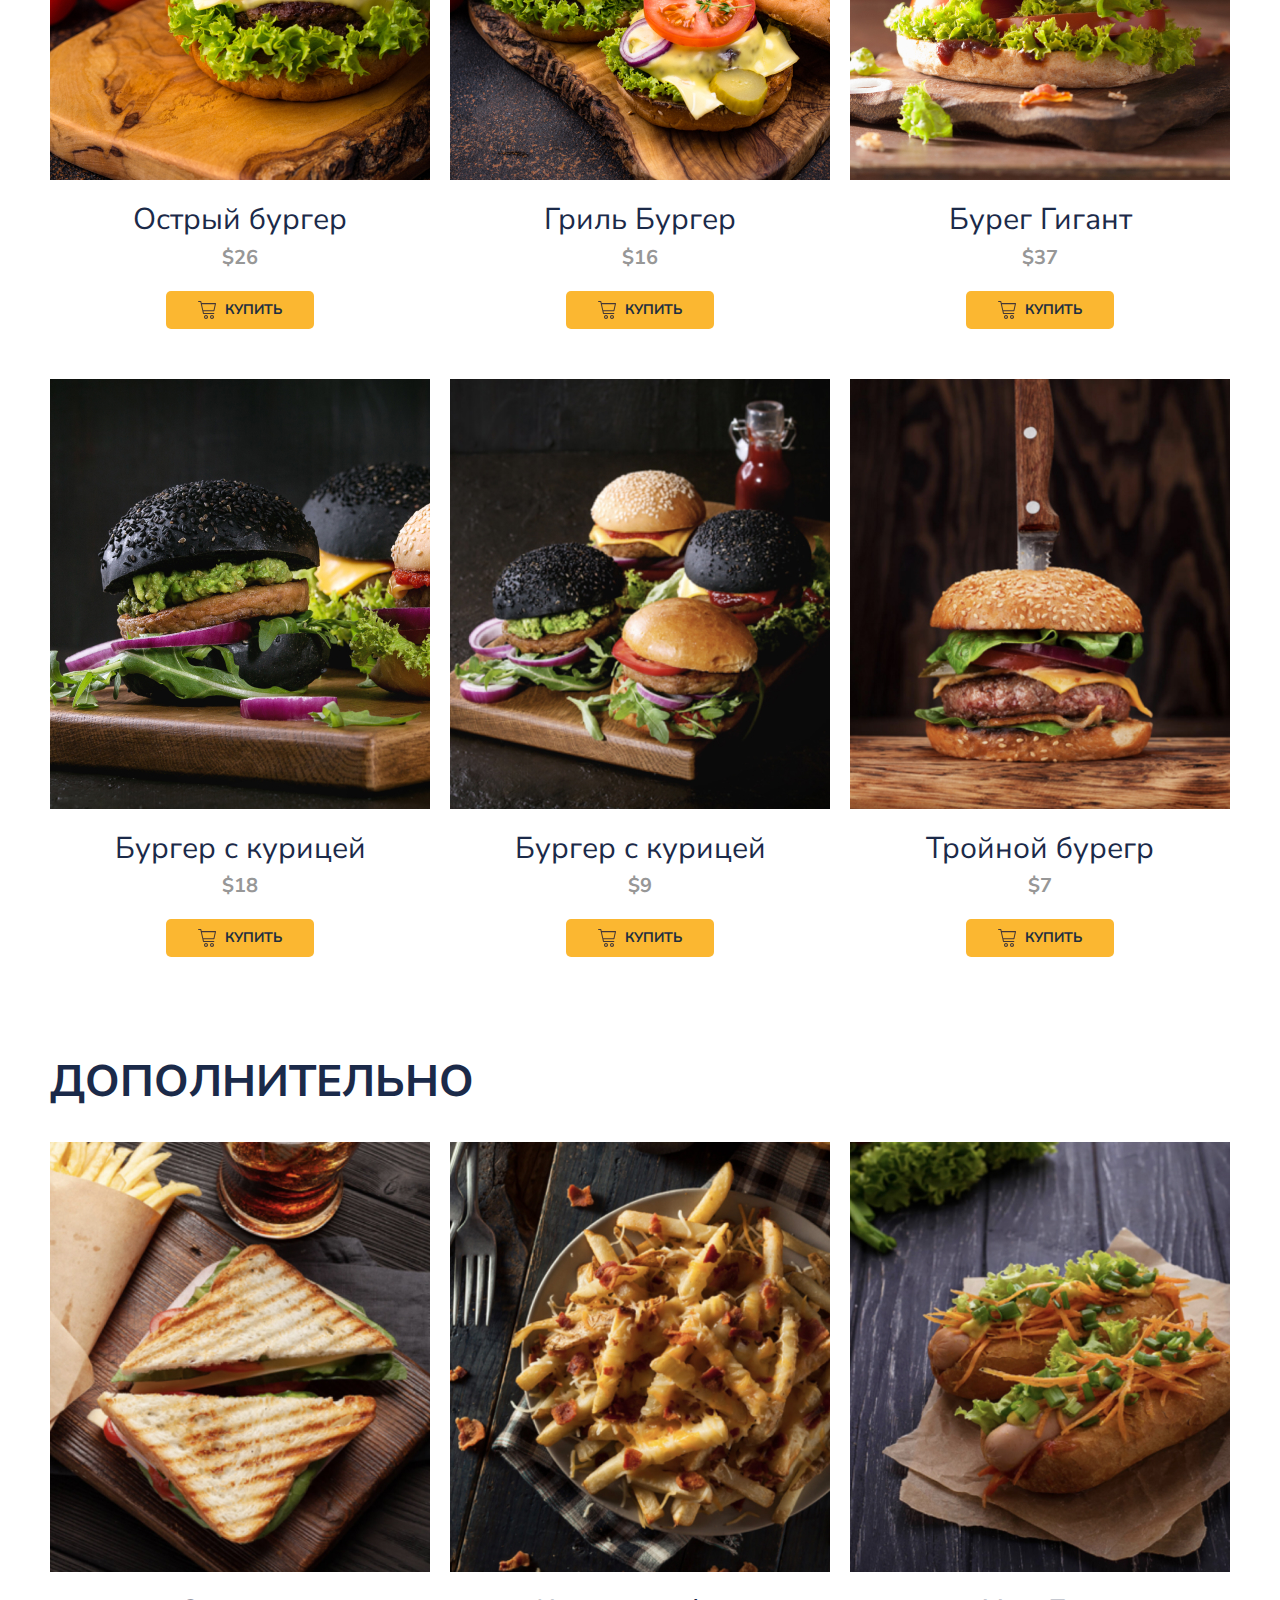
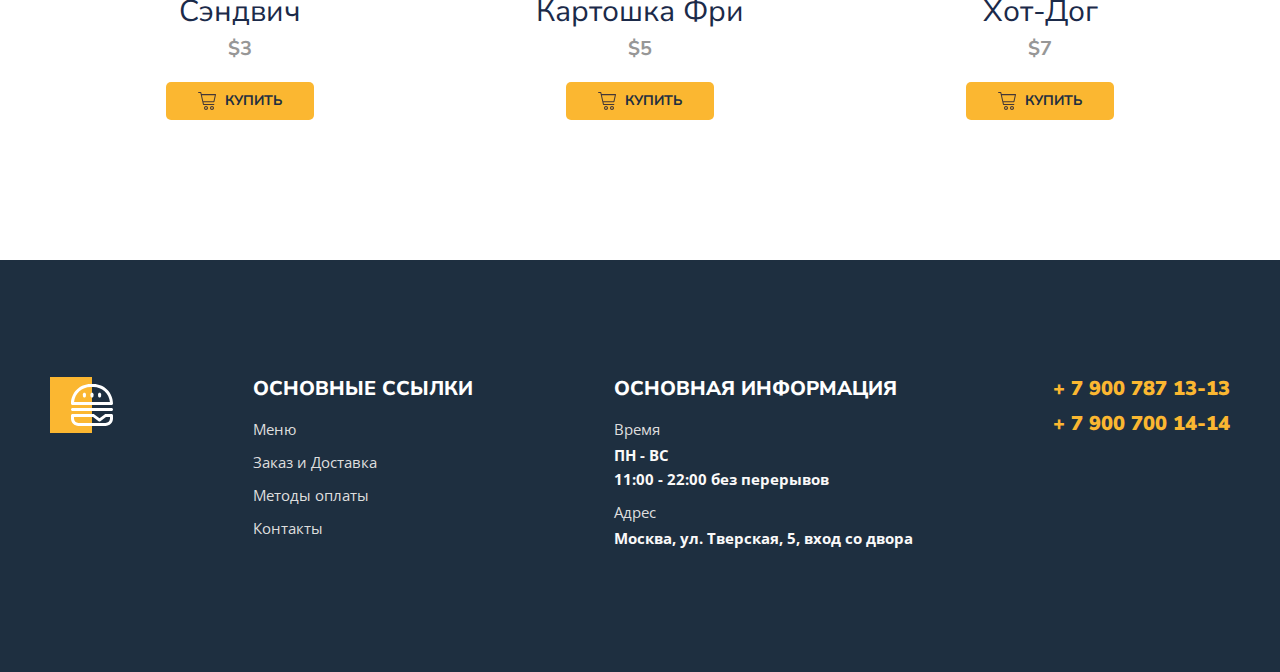
==== commit 0326b69b: "add footer" ====
--- a/index.html
+++ b/index.html
@@ -218,5 +218,43 @@
            </div>
         </section>
     </main>
+        <footer class="footer">
+            <div class="container">
+                <div class="footer-box">
+                <div class="item-footer">
+                    <img class="logo-footer" src="images/logo-footer.svg" alt="Logo">
+                </div>
+                <div class="item-footer">
+                    <h2>основные ссылки</h2>
+                    <ul class="footer-list">
+                        <li><a href="">Меню</a></li>
+                        <li><a href="">Заказ и Доставка</a></li>
+                        <li><a href="">Методы оплаты</a></li>
+                        <li><a href="">Контакты</a></li>
+                    </ul>
+                </div>
+                <div class="item-footer">
+                    <h2>основная информация</h2>
+                    <ul class="footer-list">
+                        <li>
+                            <span>Время</span>
+                            ПН - ВС <br>
+                            11:00 - 22:00 без перерывов
+                        </li>
+                        <li>
+                            <span>Адрес</span>
+                            Москва, ул. Тверская, 5, вход со двора
+                        </li>
+                    </ul>
+                </div>
+                <div class="tel-footer">
+                    <ul class="footer-list">
+                        <li>+ 7 900 787 13-13</li>
+                        <li>+ 7 900 700 14-14</li>
+                    </ul>
+                </div>
+                </div>
+            </div>
+        </footer>
 </body>
 </html>--- a/styles/main.css
+++ b/styles/main.css
@@ -392,4 +392,61 @@
     font-size: 14px;
     font-weight: 700;
     color: #1E2F40;
+}
+.footer {
+    background: #1E2F40;
+    color: #fff;
+    padding-top: 117px;
+    padding-bottom: 106px;
+    margin-top: 140px;
+}
+.footer-box {
+    display: flex;
+    justify-content: space-between;
+}
+.logo-footer {
+    width: 63px;
+    height: 56px;
+}
+.item-footer {
+    flex: 0 0 auto;
+}
+.item-footer h2 {
+    font-size: 20px;
+    font-weight: 800;
+    text-transform: uppercase;
+    margin-bottom: 19x;
+    margin-top: 0;
+}
+.item-footer li {
+    margin-bottom: 9px;
+    font-family: 'Open Sans', sans-serif;
+    font-size: 15px;
+    color: #FAF9F9;
+    font-weight: 700;
+    line-height: 24px;
+}
+.item-footer a {
+    color: #DEDEDE;
+    text-decoration: none;
+    font-weight: 400;
+}
+.item-footer span {
+    color: #DEDEDE;
+    display: block;
+    font-weight: 400;
+    margin-bottom: 2px;
+}
+.tel-footer ul {
+    font-size: 20px;
+    color: #FBB731;
+    margin-top: 0;
+    font-weight: 900;
+}
+.tel-footer li {
+    margin-bottom: 12px;
+}
+.footer-list {
+    padding-left: 0;
+    list-style-type: none;
 }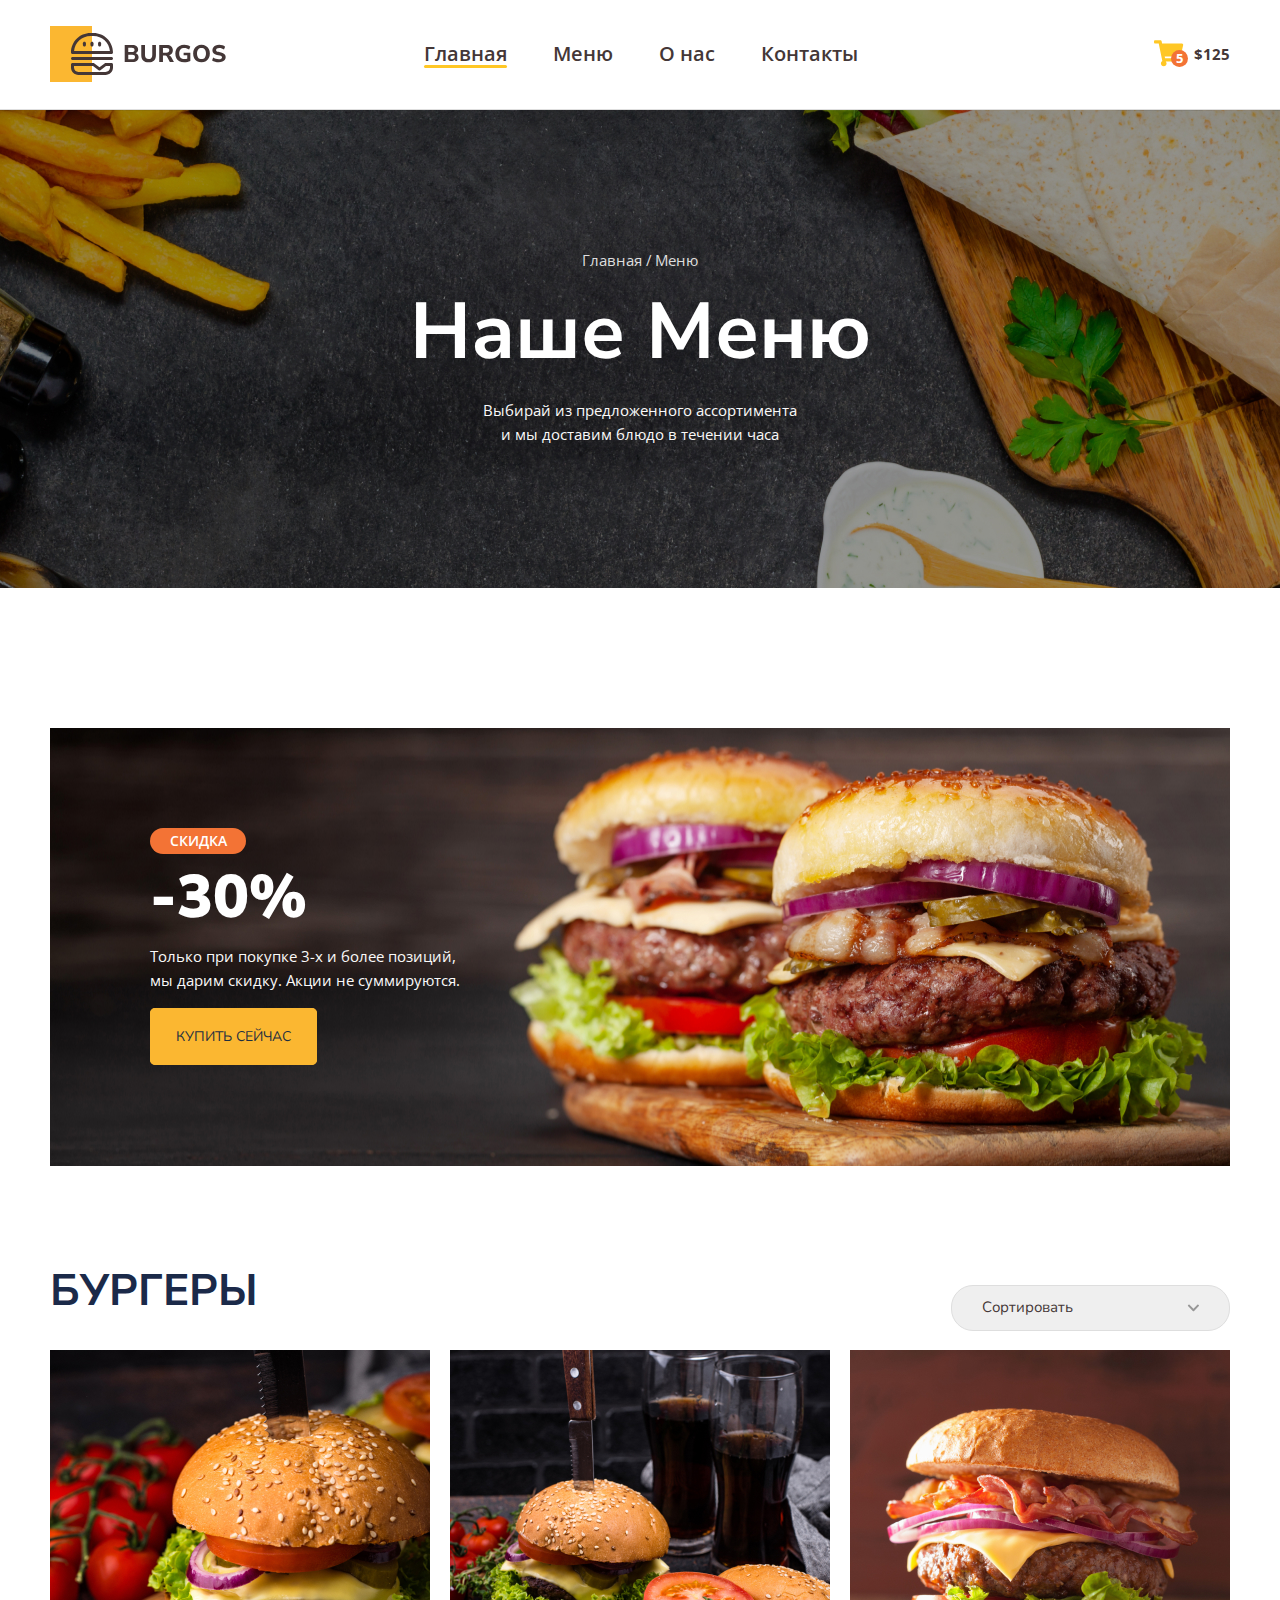
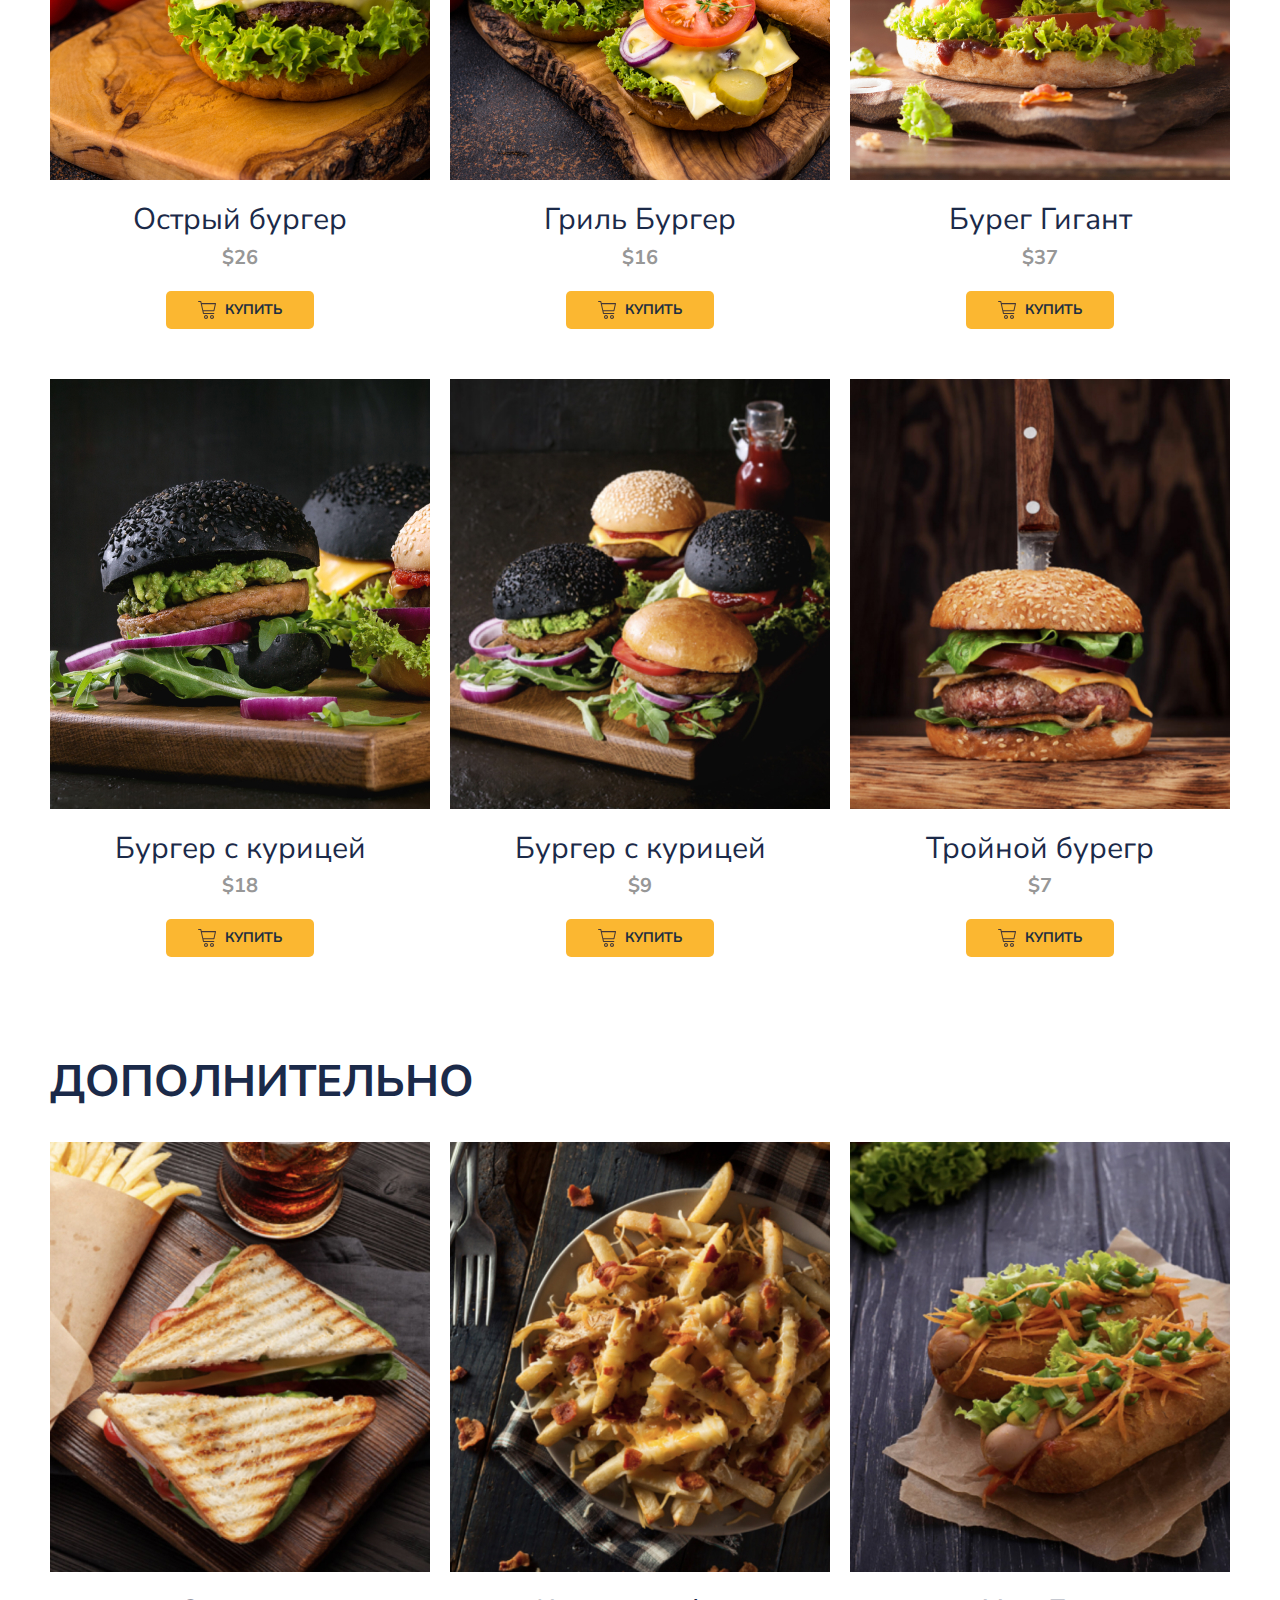
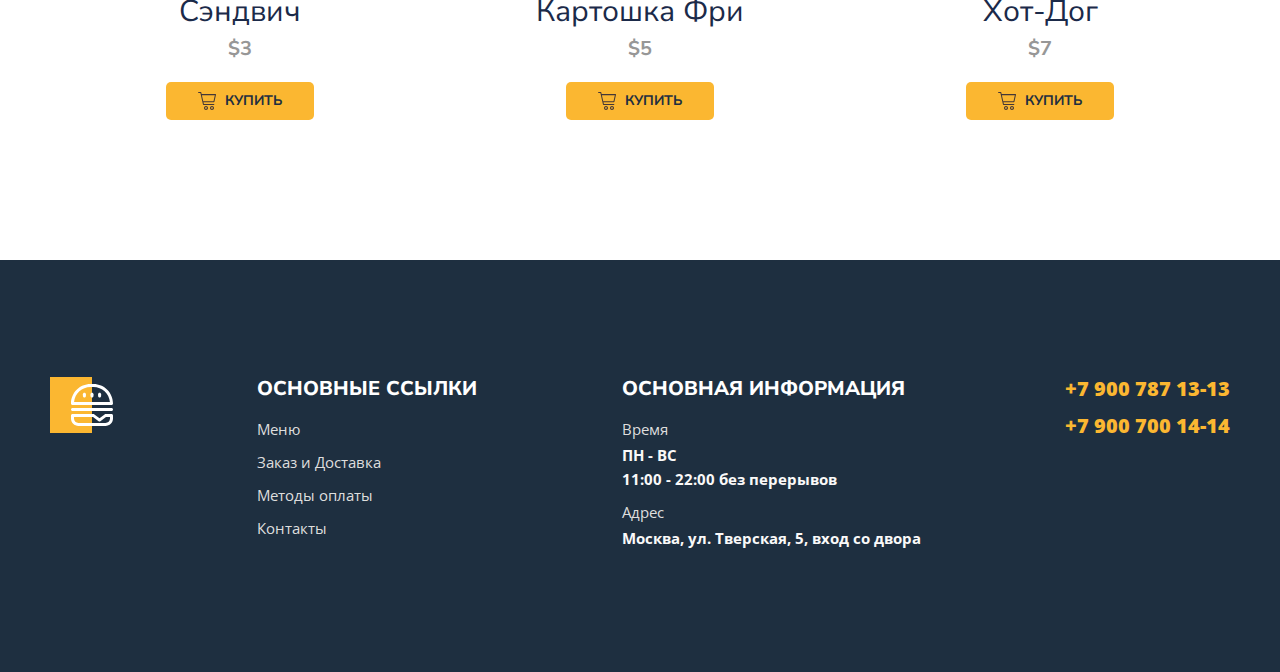
==== commit ad88d907: "add links style" ====
--- a/index.html
+++ b/index.html
@@ -15,7 +15,8 @@
     <header>
         <div class="container">
         <div class="header">
-            <a href="#" class="header-logo"></a>
+            <div class="header-item">
+                <a href="#" class="header-logo"></a>
             <nav>
                 <ul class="header-nav">
                     <li><a href="#" class="active">Главная</a></li>
@@ -24,6 +25,7 @@
                     <li><a href="#">Контакты</a></li>
                 </ul>
             </nav>
+            </div>
             <button type="button" class="button">
                 <span class="button-item">
                     <img src="images/cart.svg" alt="Корзина">
@@ -221,10 +223,10 @@
         <footer class="footer">
             <div class="container">
                 <div class="footer-box">
-                <div class="item-footer">
+                <div class="footer-item">
                     <img class="logo-footer" src="images/logo-footer.svg" alt="Logo">
                 </div>
-                <div class="item-footer">
+                <div class="footer-item">
                     <h2>основные ссылки</h2>
                     <ul class="footer-list">
                         <li><a href="">Меню</a></li>
@@ -233,7 +235,7 @@
                         <li><a href="">Контакты</a></li>
                     </ul>
                 </div>
-                <div class="item-footer">
+                <div class="footer-item">
                     <h2>основная информация</h2>
                     <ul class="footer-list">
                         <li>
@@ -248,9 +250,9 @@
                     </ul>
                 </div>
                 <div class="tel-footer">
-                    <ul class="footer-list">
-                        <li>+ 7 900 787 13-13</li>
-                        <li>+ 7 900 700 14-14</li>
+                    <ul class="footer-list footer-list-tel">
+                        <li><a href="tel:+79997871313">+7 900 787 13-13</a> </li>
+                        <li><a href="tel:+79007001414">+7 900 700 14-14</a></li>
                     </ul>
                 </div>
                 </div>
--- a/styles/main.css
+++ b/styles/main.css
@@ -18,6 +18,12 @@
     justify-content: space-between;
     padding-top: 26px;
     padding-bottom: 25px;
+}
+.header-item {
+    display: flex;
+    justify-items: center;
+    justify-content: space-between;
+    flex-basis: 68.5%;
 }
 .header-logo {
     display: block;
@@ -236,12 +242,17 @@
 }
 .banner-link {
     font-size: 14px;
-    padding: 20px 27px;
+    padding: 18px 25px;
     text-transform: uppercase;
     text-decoration: none;
     color: #1E2F40;
     background: #FBB731;
     border-radius: 5px;
+    border: 1px solid #FBB731;
+}
+.banner-link:hover {
+    background-color: transparent;
+    color: #FBB731;
 }
 .menu-header {
     display: flex;
@@ -379,6 +390,10 @@
     border: none;
     gap: 9px;
 }
+.btn:hover {
+    background-color: #F37335;
+    cursor: pointer;
+}
 .menu-grid-icon {
     background-image: url(../images/cart-menu.svg);
     background-size: 18px 18px;
@@ -408,17 +423,17 @@
     width: 63px;
     height: 56px;
 }
-.item-footer {
+.footer-item {
     flex: 0 0 auto;
 }
-.item-footer h2 {
+.footer-item h2 {
     font-size: 20px;
     font-weight: 800;
     text-transform: uppercase;
     margin-bottom: 19x;
     margin-top: 0;
 }
-.item-footer li {
+.footer-list li {
     margin-bottom: 9px;
     font-family: 'Open Sans', sans-serif;
     font-size: 15px;
@@ -426,25 +441,33 @@
     font-weight: 700;
     line-height: 24px;
 }
-.item-footer a {
+.footer-list a {
     color: #DEDEDE;
     text-decoration: none;
     font-weight: 400;
 }
-.item-footer span {
+.footer-list a:hover {
+    color: #FBB731;
+}
+.footer-item span {
     color: #DEDEDE;
     display: block;
     font-weight: 400;
     margin-bottom: 2px;
 }
-.tel-footer ul {
+.footer-list-tel {
+    margin-top: 0;
+}
+.footer-list-tel li {
+    margin-bottom: 12px;
+}
+.footer-list-tel a {
     font-size: 20px;
     color: #FBB731;
-    margin-top: 0;
     font-weight: 900;
 }
-.tel-footer li {
-    margin-bottom: 12px;
+.footer-list-tel a:hover {
+    color: #FFFFFF;
 }
 .footer-list {
     padding-left: 0;
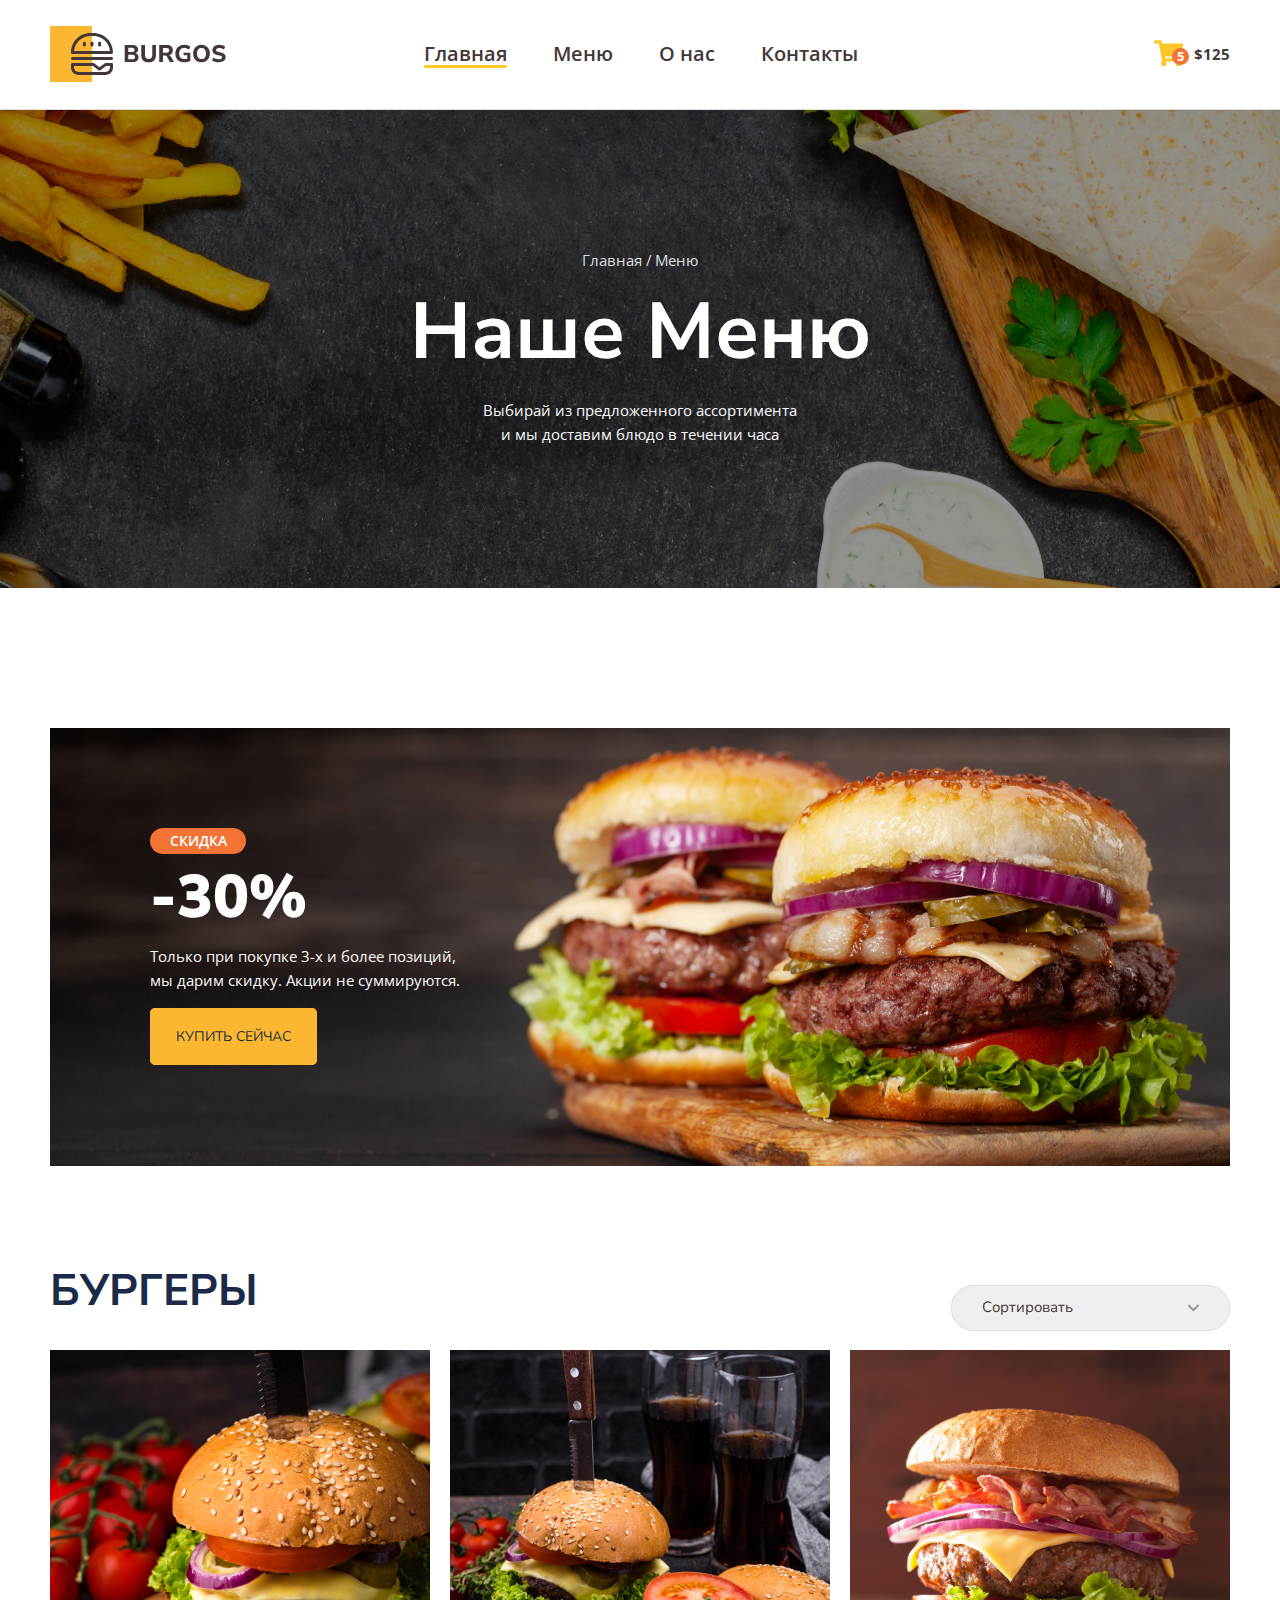
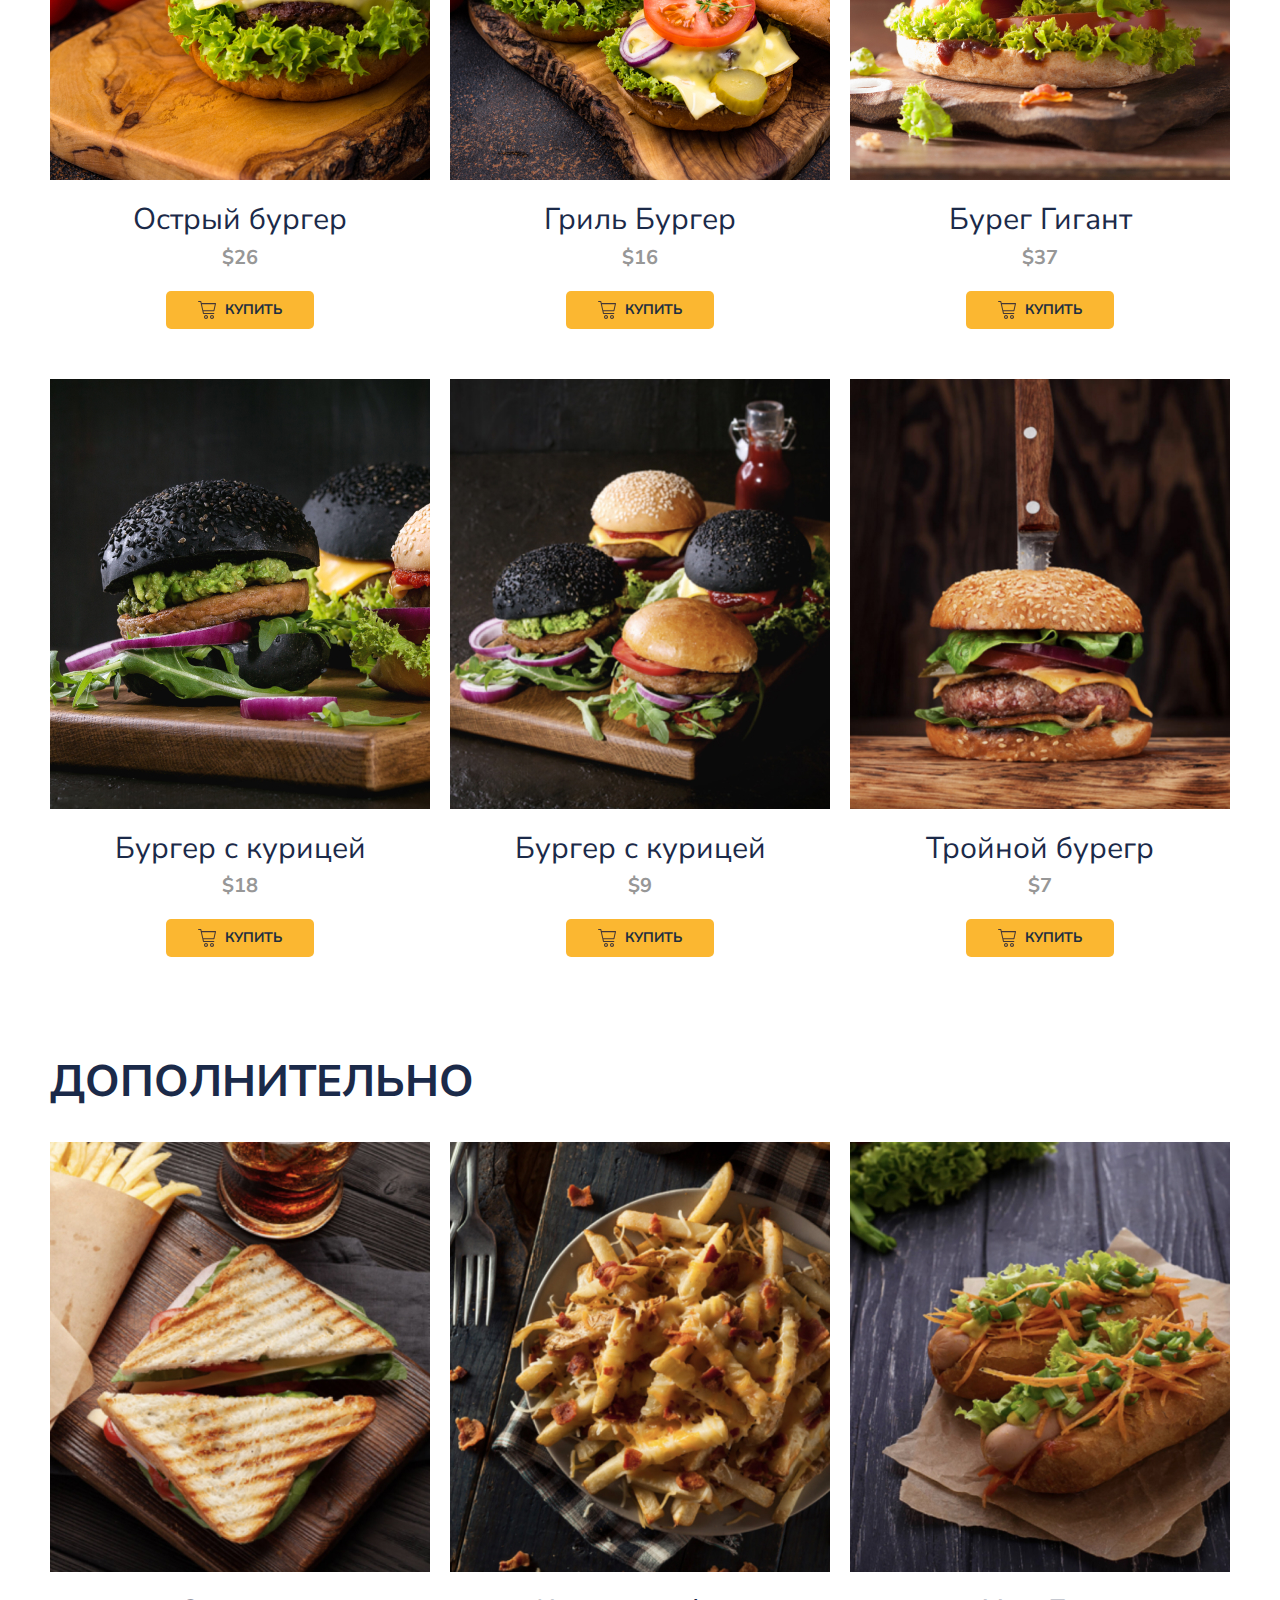
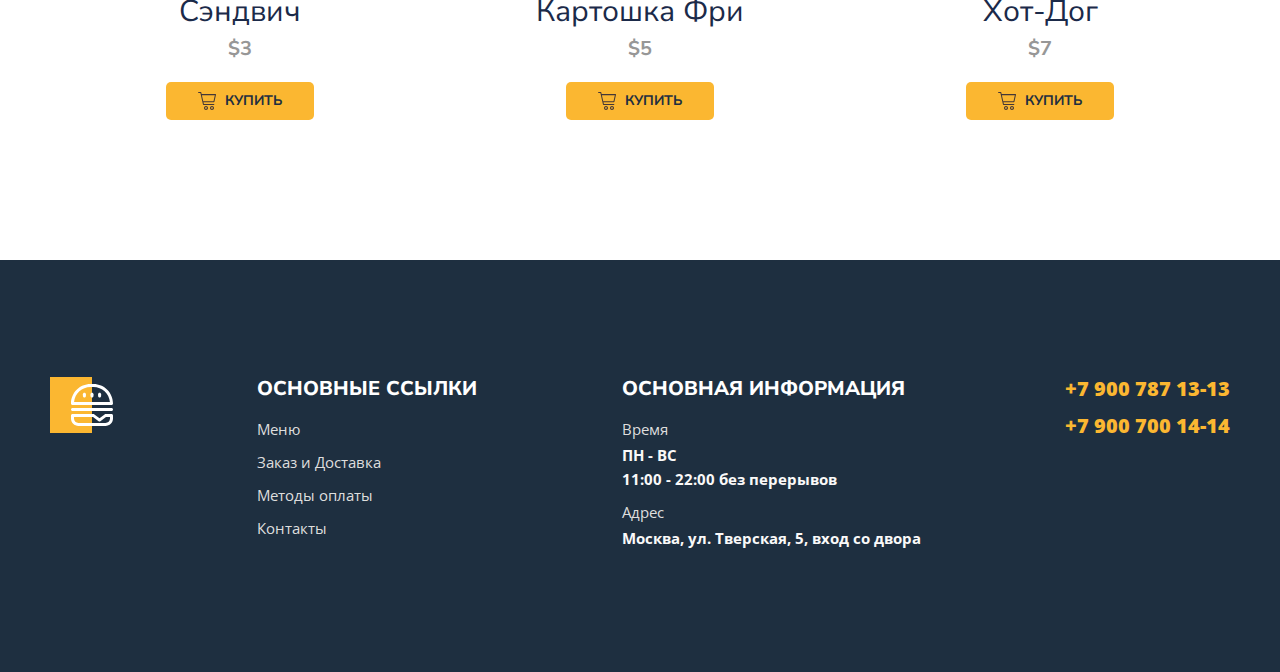
==== commit 7bf699b2: "add fixed laoshi" ====
--- a/index.html
+++ b/index.html
@@ -75,7 +75,7 @@
             <div class="menu-grid">
                 <div class="menu-grid-item">
                     <div class="menu-grid-cover">
-                        <img src="../images/menu/01.jpg" alt="Острый Бургер">
+                        <img src="images/menu/01.jpg" alt="Острый Бургер">
                     </div>
                     <p class="menu-grid-title">
                         Острый бургер
@@ -90,7 +90,7 @@
                 </div>
                 <div class="menu-grid-item">
                     <div class="menu-grid-cover">
-                        <img src="../images/menu/02.jpg" alt="Гриль Бургер">
+                        <img src="images/menu/02.jpg" alt="Гриль Бургер">
                     </div>
                     <p class="menu-grid-title">
                         Гриль Бургер
@@ -105,7 +105,7 @@
                 </div>
                 <div class="menu-grid-item">
                     <div class="menu-grid-cover">
-                        <img src="../images/menu/03.jpg" alt="Бурег Гигант">
+                        <img src="images/menu/03.jpg" alt="Бурег Гигант">
                     </div>
                     <p class="menu-grid-title">
                         Бурег Гигант
@@ -120,7 +120,7 @@
                 </div>
                 <div class="menu-grid-item">
                     <div class="menu-grid-cover">
-                        <img src="../images/menu/04.jpg" alt="Бургер с курицей">
+                        <img src="images/menu/04.jpg" alt="Бургер с курицей">
                     </div>
                     <p class="menu-grid-title">
                         Бургер с курицей
@@ -135,7 +135,7 @@
                 </div>
                 <div class="menu-grid-item">
                     <div class="menu-grid-cover">
-                        <img src="../images/menu/05.jpg" alt="Бургер с курицей">
+                        <img src="images/menu/05.jpg" alt="Бургер с курицей">
                     </div>
                     <p class="menu-grid-title">
                         Бургер с курицей
@@ -150,7 +150,7 @@
                 </div>
                 <div class="menu-grid-item">
                     <div class="menu-grid-cover">
-                        <img src="../images/menu/06.jpg" alt="Тройной бурегр">
+                        <img src="images/menu/06.jpg" alt="Тройной бурегр">
                     </div>
                     <p class="menu-grid-title">
                         Тройной бурегр
@@ -173,7 +173,7 @@
             <div class="menu-grid">
                 <div class="menu-grid-item">
                     <div class="menu-grid-cover">
-                        <img src="../images/products/01.jpg" alt="Сэндвич">
+                        <img src="images/products/01.jpg" alt="Сэндвич">
                     </div>
                     <p class="menu-grid-title">
                         Сэндвич
@@ -188,7 +188,7 @@
                 </div>
                 <div class="menu-grid-item">
                     <div class="menu-grid-cover">
-                        <img src="../images/products/02.jpg" alt="Картошка Фри">
+                        <img src="images/products/02.jpg" alt="Картошка Фри">
                     </div>
                     <p class="menu-grid-title">
                         Картошка Фри
@@ -203,7 +203,7 @@
                 </div>
                 <div class="menu-grid-item">
                     <div class="menu-grid-cover">
-                        <img src="../images/products/03.jpg" alt="Хот-Дог">
+                        <img src="images/products/03.jpg" alt="Хот-Дог">
                     </div>
                     <p class="menu-grid-title">
                         Хот-Дог
--- a/styles/main.css
+++ b/styles/main.css
@@ -82,8 +82,8 @@
     position: absolute;
     text-align: center;
     line-height: 1.3;
-    bottom: 3px;
-    right: -4px;
+    bottom: 5px;
+    right: -5px;
 }
 .button-text {
     font-weight: 700;
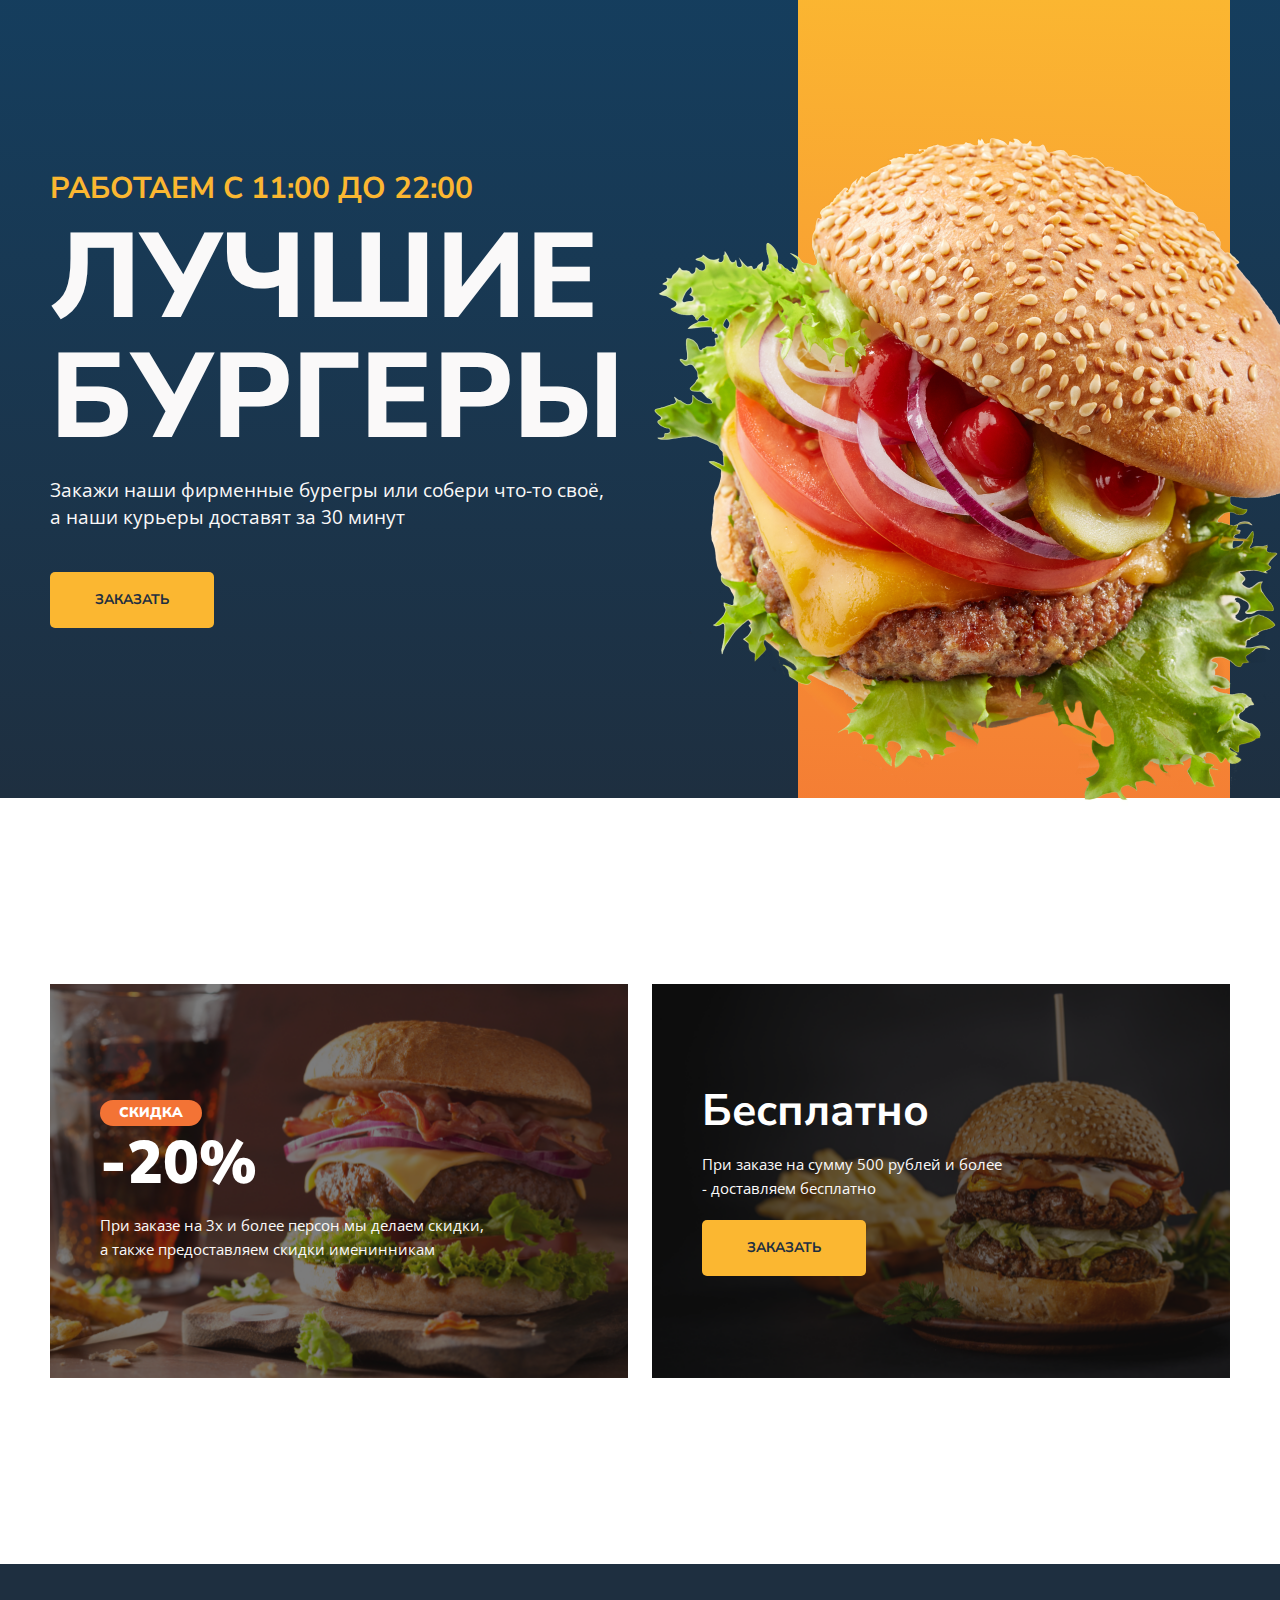
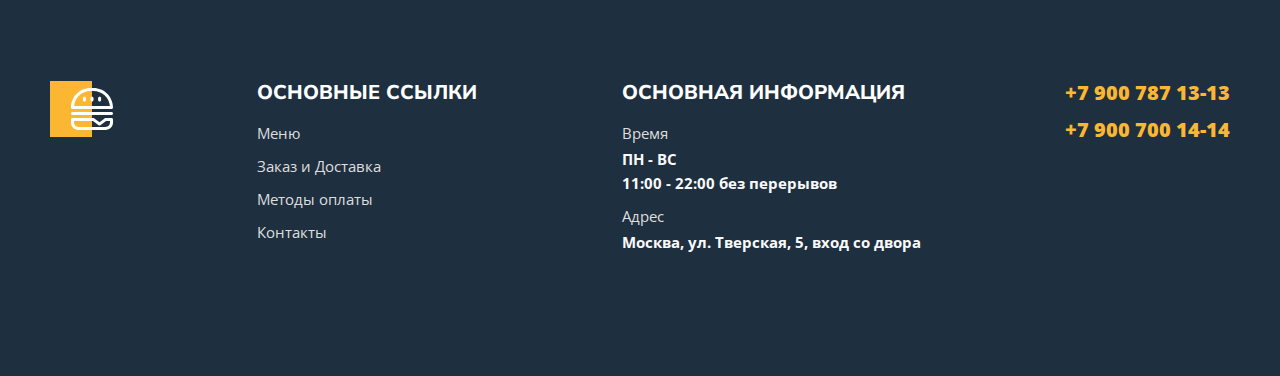
==== commit 0ad4ff4c: "add index" ====
--- a/index.html
+++ b/index.html
@@ -4,7 +4,7 @@
     <meta charset="UTF-8">
     <meta http-equiv="X-UA-Compatible" content="IE=edge">
     <meta name="viewport" content="width=device-width, initial-scale=1.0">
-    <title>Burger</title>
+    <title>Burgers</title>
     <link rel="preconnect" href="https://fonts.googleapis.com">
     <link rel="preconnect" href="https://fonts.gstatic.com" crossorigin>
     <link href="https://fonts.googleapis.com/css2?family=Nunito+Sans:wght@600;700;800;900&family=Open+Sans:wght@400;600;700&display=swap" rel="stylesheet">
@@ -12,251 +12,73 @@
     <link rel="stylesheet" href="styles/main.css">
 </head>
 <body>
-    <header>
-        <div class="container">
-        <div class="header">
-            <div class="header-item">
-                <a href="#" class="header-logo"></a>
-            <nav>
-                <ul class="header-nav">
-                    <li><a href="#" class="active">Главная</a></li>
-                    <li><a href="#">Меню</a></li>
-                    <li><a href="#">О нас</a></li>
-                    <li><a href="#">Контакты</a></li>
-                </ul>
-            </nav>
+    <div class="main">
+        <div class="wrapper">
+            <div class="content">
+                <h1 class="content-title">
+                    <span>работаем с 11:00 до 22:00</span>
+                    лучшие бургеры
+                </h1>
+                <p class="content-text">Закажи наши фирменные бурегры или собери что-то своё, а&nbsp;наши курьеры доставят за&nbsp;30&nbsp;минут</p>
+                <a href="menu.html" class="content-link">заказать</a>
             </div>
-            <button type="button" class="button">
-                <span class="button-item">
-                    <img src="images/cart.svg" alt="Корзина">
-                    <span class="count">5</span>
-                </span>
-                <span class="button-text">$125</span>
-            </button>
-        </div>
-        </div>
-    </header>
-    <div class="bg">
-        <div class="container">
-            <ul class="breadcrumbs">
-                <li><a href="#">Главная</a></li>
-                <li><a href="#">Меню</a></li>
-            </ul>
-            <h1 class="title">Наше Меню</h1>
-            <p class="discription">Выбирай из предложенного ассортимента и мы доставим блюдо в течении часа</p>
+            <div class="visual">
+                <div class="visual-bg"></div>
+                <img src="images/burger.png" alt="Burger">
+            </div>
         </div>
     </div>
-    <main>
-        <div class="banner">
-            <div class="container">
-                <div class="banner-box">
-                    <h2 class="banner-title">
-                        <span>скидка</span>
-                        -30%
-                    </h2>
-                    <p class="banner-text">Только при покупке 3-х и более позиций,<br />
-                        мы дарим скидку. Акции не суммируются.</p>
-                        <a class="banner-link">купить сейчас</a>
-                </div>
+    <div class="promo">
+        <div class="wrapper">
+            <div class="promo-left">
+                <p class="sale">Скидка</p>
+                <p class="cost">-20%</p>
+                <p class="promo-description">При заказе на 3х и более персон мы делаем скидки, а также предоставляем скидки именинникам</p>
+            </div>
+            <div class="promo-right">
+                <p class="free">Бесплатно</p>
+                <p class="promo-description">При заказе на сумму 500 рублей и более - доставляем бесплатно</p>
+                <a href="menu.html">заказать</a>
             </div>
         </div>
-        <section class="menu">
-            <div class="container">
-            <div class="menu-header">
-                <h2 class="menu-title">
-                    Бургеры
-                </h2>
-                <select class="menu-select">
-                    <option value="">Сортировать</option>
-                    <option value="up">По возрастанию</option>
-                    <option value="down">По убыванию</option>
-                </select>
+    </div>
+    <footer class="footer">
+        <div class="container">
+            <div class="footer-box">
+            <div class="footer-item">
+                <img class="logo-footer" src="images/logo-footer.svg" alt="Logo">
             </div>
-            <div class="menu-grid">
-                <div class="menu-grid-item">
-                    <div class="menu-grid-cover">
-                        <img src="images/menu/01.jpg" alt="Острый Бургер">
-                    </div>
-                    <p class="menu-grid-title">
-                        Острый бургер
-                    </p>
-                    <p class="menu-grid-price">
-                        $26
-                    </p>
-                    <button type="button" class="btn">
-                        <span class="menu-grid-icon"></span>
-                        <span class="menu-grid-text">купить</span>
-                    </button>
-                </div>
-                <div class="menu-grid-item">
-                    <div class="menu-grid-cover">
-                        <img src="images/menu/02.jpg" alt="Гриль Бургер">
-                    </div>
-                    <p class="menu-grid-title">
-                        Гриль Бургер
-                    </p>
-                    <p class="menu-grid-price">
-                        $16
-                    </p>
-                    <button type="button" class="btn">
-                        <span class="menu-grid-icon"></span>
-                        <span class="menu-grid-text">купить</span>
-                    </button>
-                </div>
-                <div class="menu-grid-item">
-                    <div class="menu-grid-cover">
-                        <img src="images/menu/03.jpg" alt="Бурег Гигант">
-                    </div>
-                    <p class="menu-grid-title">
-                        Бурег Гигант
-                    </p>
-                    <p class="menu-grid-price">
-                        $37
-                    </p>
-                    <button type="button" class="btn">
-                        <span class="menu-grid-icon"></span>
-                        <span class="menu-grid-text">купить</span>
-                    </button>
-                </div>
-                <div class="menu-grid-item">
-                    <div class="menu-grid-cover">
-                        <img src="images/menu/04.jpg" alt="Бургер с курицей">
-                    </div>
-                    <p class="menu-grid-title">
-                        Бургер с курицей
-                    </p>
-                    <p class="menu-grid-price">
-                        $18
-                    </p>
-                    <button type="button" class="btn">
-                        <span class="menu-grid-icon"></span>
-                        <span class="menu-grid-text">купить</span>
-                    </button>
-                </div>
-                <div class="menu-grid-item">
-                    <div class="menu-grid-cover">
-                        <img src="images/menu/05.jpg" alt="Бургер с курицей">
-                    </div>
-                    <p class="menu-grid-title">
-                        Бургер с курицей
-                    </p>
-                    <p class="menu-grid-price">
-                        $9
-                    </p>
-                    <button type="button" class="btn">
-                        <span class="menu-grid-icon"></span>
-                        <span class="menu-grid-text">купить</span>
-                    </button>
-                </div>
-                <div class="menu-grid-item">
-                    <div class="menu-grid-cover">
-                        <img src="images/menu/06.jpg" alt="Тройной бурегр">
-                    </div>
-                    <p class="menu-grid-title">
-                        Тройной бурегр
-                    </p>
-                    <p class="menu-grid-price">
-                        $7
-                    </p>
-                    <button type="button" class="btn">
-                        <span class="menu-grid-icon"></span>
-                        <span class="menu-grid-text">купить</span>
-                    </button>
-                </div>
+            <div class="footer-item">
+                <h2>основные ссылки</h2>
+                <ul class="footer-list">
+                    <li><a href="menu.html">Меню</a></li>
+                    <li><a href="">Заказ и Доставка</a></li>
+                    <li><a href="">Методы оплаты</a></li>
+                    <li><a href="">Контакты</a></li>
+                </ul>
             </div>
-
-            <div class="menu-header">
-                <h2 class="menu-title">
-                    Дополнительно
-                </h2>
+            <div class="footer-item">
+                <h2>основная информация</h2>
+                <ul class="footer-list">
+                    <li>
+                        <span>Время</span>
+                        ПН - ВС <br>
+                        11:00 - 22:00 без перерывов
+                    </li>
+                    <li>
+                        <span>Адрес</span>
+                        Москва, ул. Тверская, 5, вход со двора
+                    </li>
+                </ul>
             </div>
-            <div class="menu-grid">
-                <div class="menu-grid-item">
-                    <div class="menu-grid-cover">
-                        <img src="images/products/01.jpg" alt="Сэндвич">
-                    </div>
-                    <p class="menu-grid-title">
-                        Сэндвич
-                    </p>
-                    <p class="menu-grid-price">
-                        $3
-                    </p>
-                    <button type="button" class="btn">
-                        <span class="menu-grid-icon"></span>
-                        <span class="menu-grid-text">купить</span>
-                    </button>
-                </div>
-                <div class="menu-grid-item">
-                    <div class="menu-grid-cover">
-                        <img src="images/products/02.jpg" alt="Картошка Фри">
-                    </div>
-                    <p class="menu-grid-title">
-                        Картошка Фри
-                    </p>
-                    <p class="menu-grid-price">
-                        $5
-                    </p>
-                    <button type="button" class="btn">
-                        <span class="menu-grid-icon"></span>
-                        <span class="menu-grid-text">купить</span>
-                    </button>
-                </div>
-                <div class="menu-grid-item">
-                    <div class="menu-grid-cover">
-                        <img src="images/products/03.jpg" alt="Хот-Дог">
-                    </div>
-                    <p class="menu-grid-title">
-                        Хот-Дог
-                    </p>
-                    <p class="menu-grid-price">
-                        $7
-                    </p>
-                    <button type="button" class="btn">
-                        <span class="menu-grid-icon"></span>
-                        <span class="menu-grid-text">купить</span>
-                    </button>
-                </div>
+            <div class="tel-footer">
+                <ul class="footer-list footer-list-tel">
+                    <li><a href="tel:+79997871313">+7 900 787 13-13</a> </li>
+                    <li><a href="tel:+79007001414">+7 900 700 14-14</a></li>
+                </ul>
             </div>
-           </div>
-        </section>
-    </main>
-        <footer class="footer">
-            <div class="container">
-                <div class="footer-box">
-                <div class="footer-item">
-                    <img class="logo-footer" src="images/logo-footer.svg" alt="Logo">
-                </div>
-                <div class="footer-item">
-                    <h2>основные ссылки</h2>
-                    <ul class="footer-list">
-                        <li><a href="">Меню</a></li>
-                        <li><a href="">Заказ и Доставка</a></li>
-                        <li><a href="">Методы оплаты</a></li>
-                        <li><a href="">Контакты</a></li>
-                    </ul>
-                </div>
-                <div class="footer-item">
-                    <h2>основная информация</h2>
-                    <ul class="footer-list">
-                        <li>
-                            <span>Время</span>
-                            ПН - ВС <br>
-                            11:00 - 22:00 без перерывов
-                        </li>
-                        <li>
-                            <span>Адрес</span>
-                            Москва, ул. Тверская, 5, вход со двора
-                        </li>
-                    </ul>
-                </div>
-                <div class="tel-footer">
-                    <ul class="footer-list footer-list-tel">
-                        <li><a href="tel:+79997871313">+7 900 787 13-13</a> </li>
-                        <li><a href="tel:+79007001414">+7 900 700 14-14</a></li>
-                    </ul>
-                </div>
-                </div>
             </div>
-        </footer>
+        </div>
+    </footer>
 </body>
 </html>--- a/styles/main.css
+++ b/styles/main.css
@@ -472,4 +472,130 @@
 .footer-list {
     padding-left: 0;
     list-style-type: none;
+}
+
+/* style index */
+
+.main {
+    background: linear-gradient(180deg, #0C4C7B -100%, #1E2F40 100%);
+}
+.wrapper {
+    max-width: 1180px;
+    margin: 0 auto;
+    display: flex;
+    justify-content: space-between;
+}
+.content {
+    color: #FAF9F9;
+    flex: 0 0 580px;
+    padding-top: 170px;
+    padding-bottom: 170px;
+}
+.content-title {
+    font-size: 120px;
+    font-weight: 800;
+    text-transform: uppercase;
+    line-height: 120px;
+    margin-top: 0;
+    margin-bottom: 0;
+}
+.content-title span {
+    color: #FBB731;
+    font-size: 30px;
+    font-weight: 700;
+    line-height: 38px;
+    display: block;
+    margin-bottom: 10px;
+}
+.content-text {
+    font-family: 'Open Sans', sans-serif;
+    font-size: 19px;
+    line-height: 1.4;
+    margin-bottom: 42px;
+}
+.content-link,
+.promo a {
+    color: #1E2F40;
+    background-color: #FBB731;
+    border-radius: 5px;
+    text-decoration: none;
+    padding: 20px 45px;
+    display: inline-block;
+    text-transform: uppercase;
+    font-size: 14px;
+    font-weight: 700;
+}
+.visual {
+    flex-grow: 1;
+    display: flex;
+    justify-content: flex-end;
+    position: relative;
+}
+.visual-bg {
+    width: 432px;
+    height: 100%;
+    background: linear-gradient(2.42deg, #F37335 -19.6%, #FBB731 100.79%, #FDC830 100.79%);
+}
+.main img {
+    width: 829px;
+    position: absolute;
+    right: -168px;
+}
+.promo {
+    padding-top: 186px;
+    padding-bottom: 46px;
+}
+.promo-left,
+.promo-right {
+    flex: 0 0 49%;
+    color: #fff;
+    box-sizing: border-box;
+    background-repeat: no-repeat;
+    background-size: cover;
+    background-position: center;
+}
+.promo-left {
+    background-image: url(../images/promo-left.png);
+    padding: 116px 50px;
+}
+.promo-right {
+    background-image: url(../images/promo-right.png);
+    padding: 102px 50px;
+}
+.sale {
+    font-size: 14px;
+    font-weight: 900;
+    background: #F37335;
+    padding: 5px 19px;
+    border-radius: 14px;
+    display: inline-block;
+    text-transform: uppercase;
+    margin-bottom: 3px;
+    margin-top: 0;
+}
+.cost {
+    font-size: 60px;
+    font-weight: 900;
+    margin-bottom: 8px;
+    margin-top: 0;
+}
+.promo-description {
+    font-family: 'Open Sans', sans-serif;
+    color: #FAF9F9;
+    font-size: 15px;
+    line-height: 24px;
+    margin-bottom: 0;
+}
+.promo-left .promo-description {
+    max-width: 392px;
+}
+.promo-right .promo-description {
+    max-width: 300px;
+    margin-bottom: 20px;
+}
+.free {
+    font-size: 44px;
+    font-weight: 700;
+    margin-bottom: 10px;
+    margin-top: 0;
 }